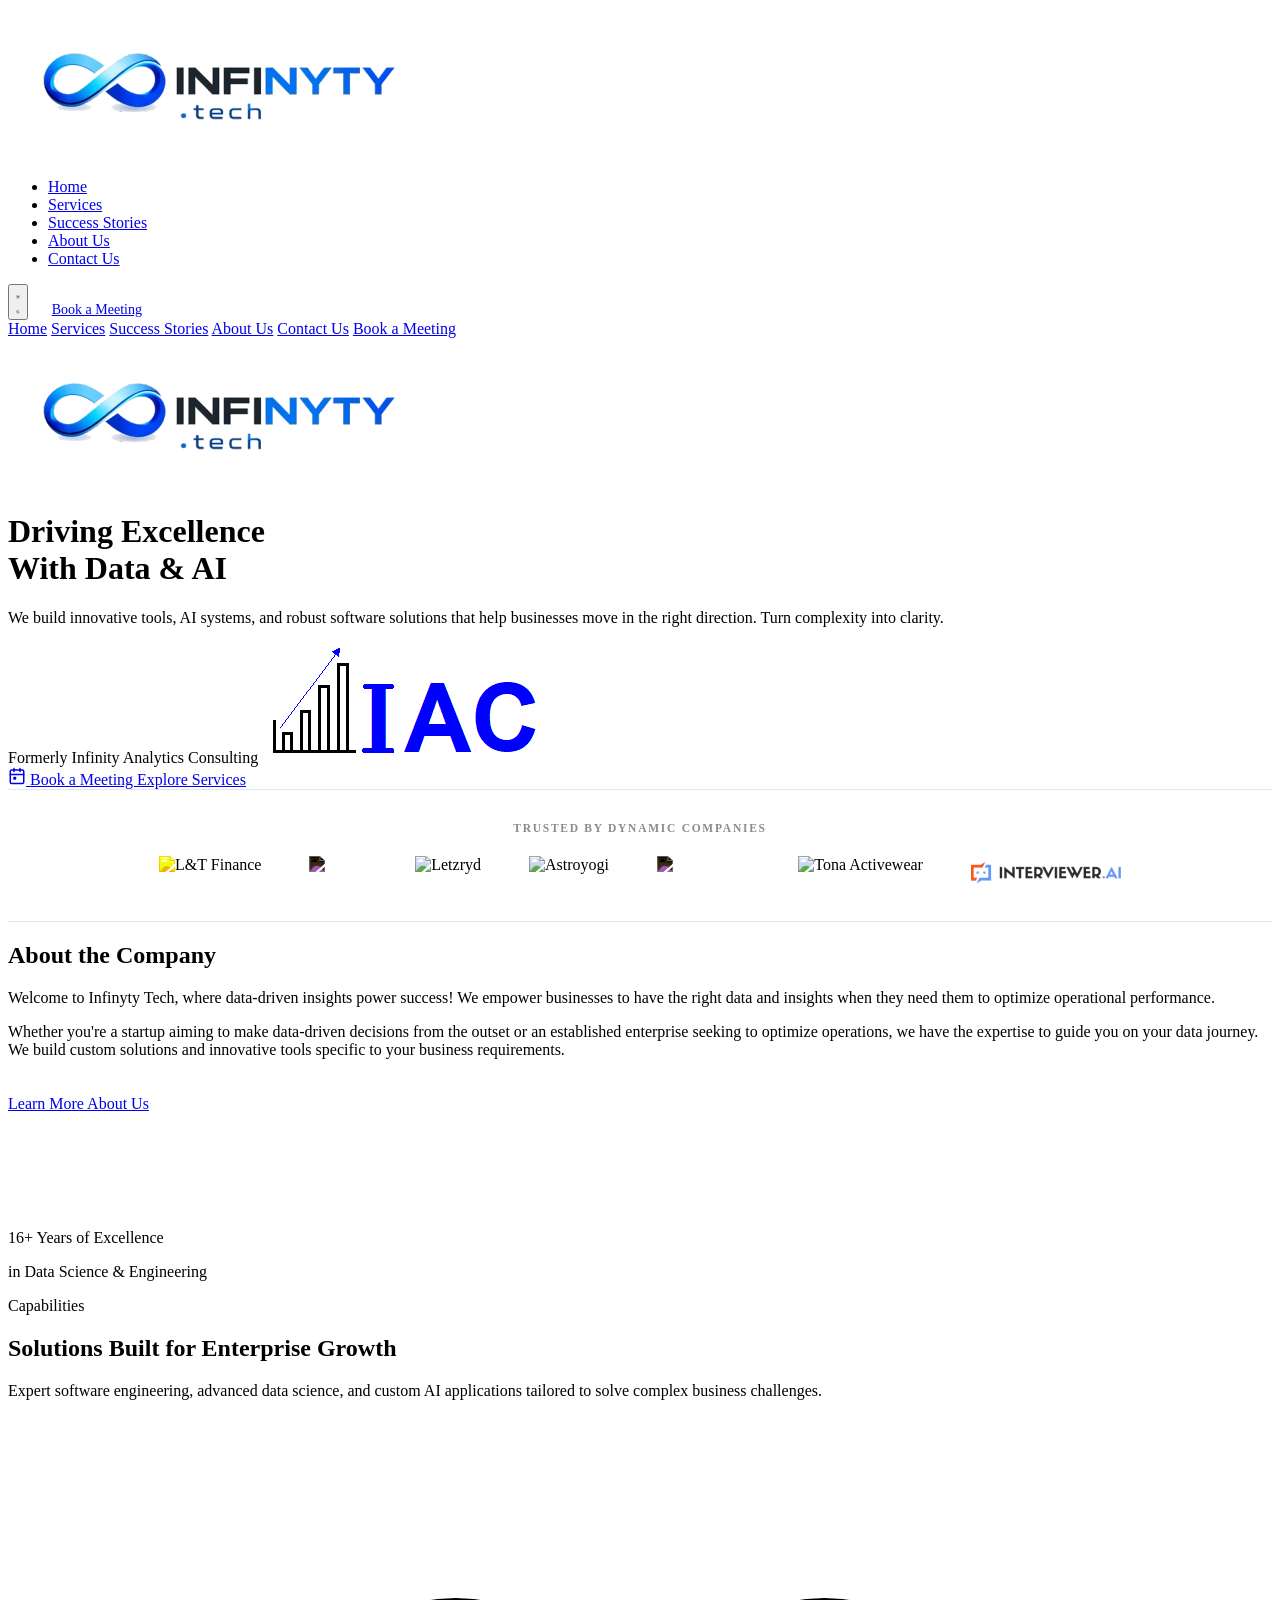
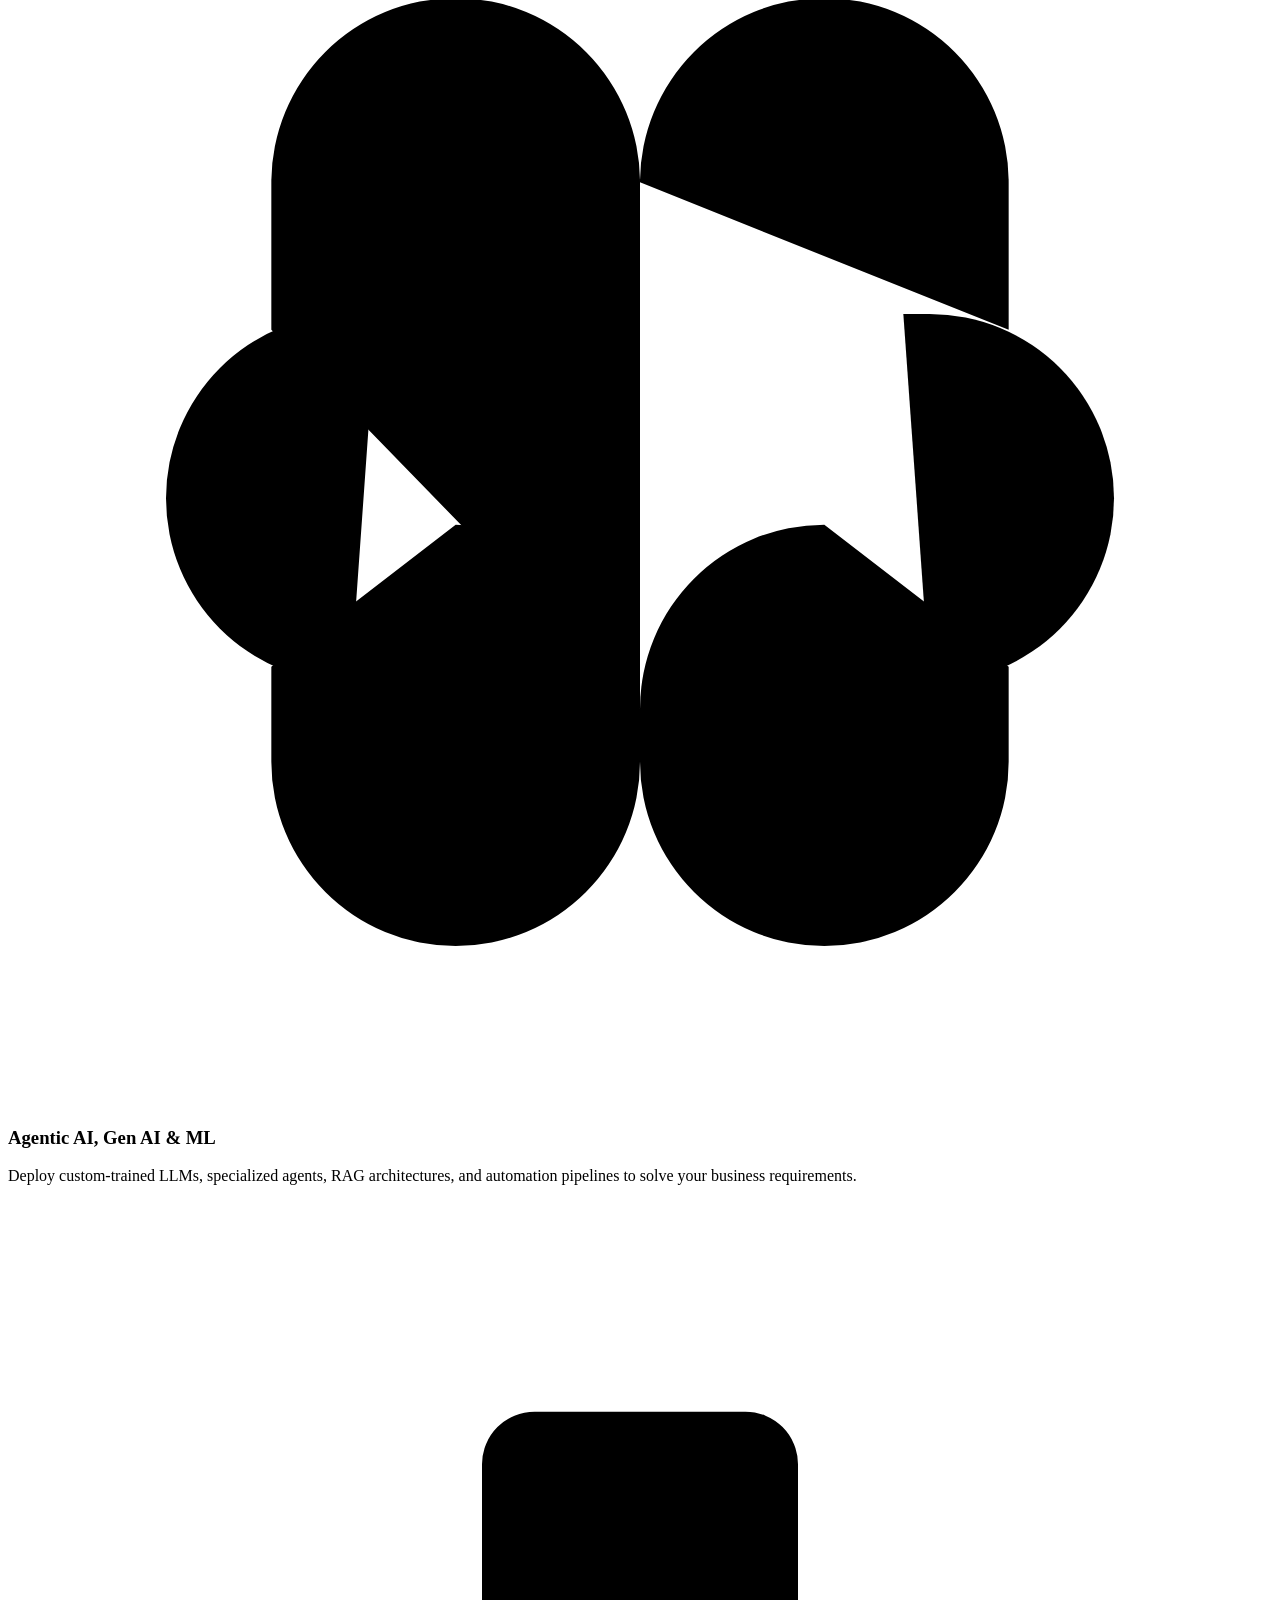
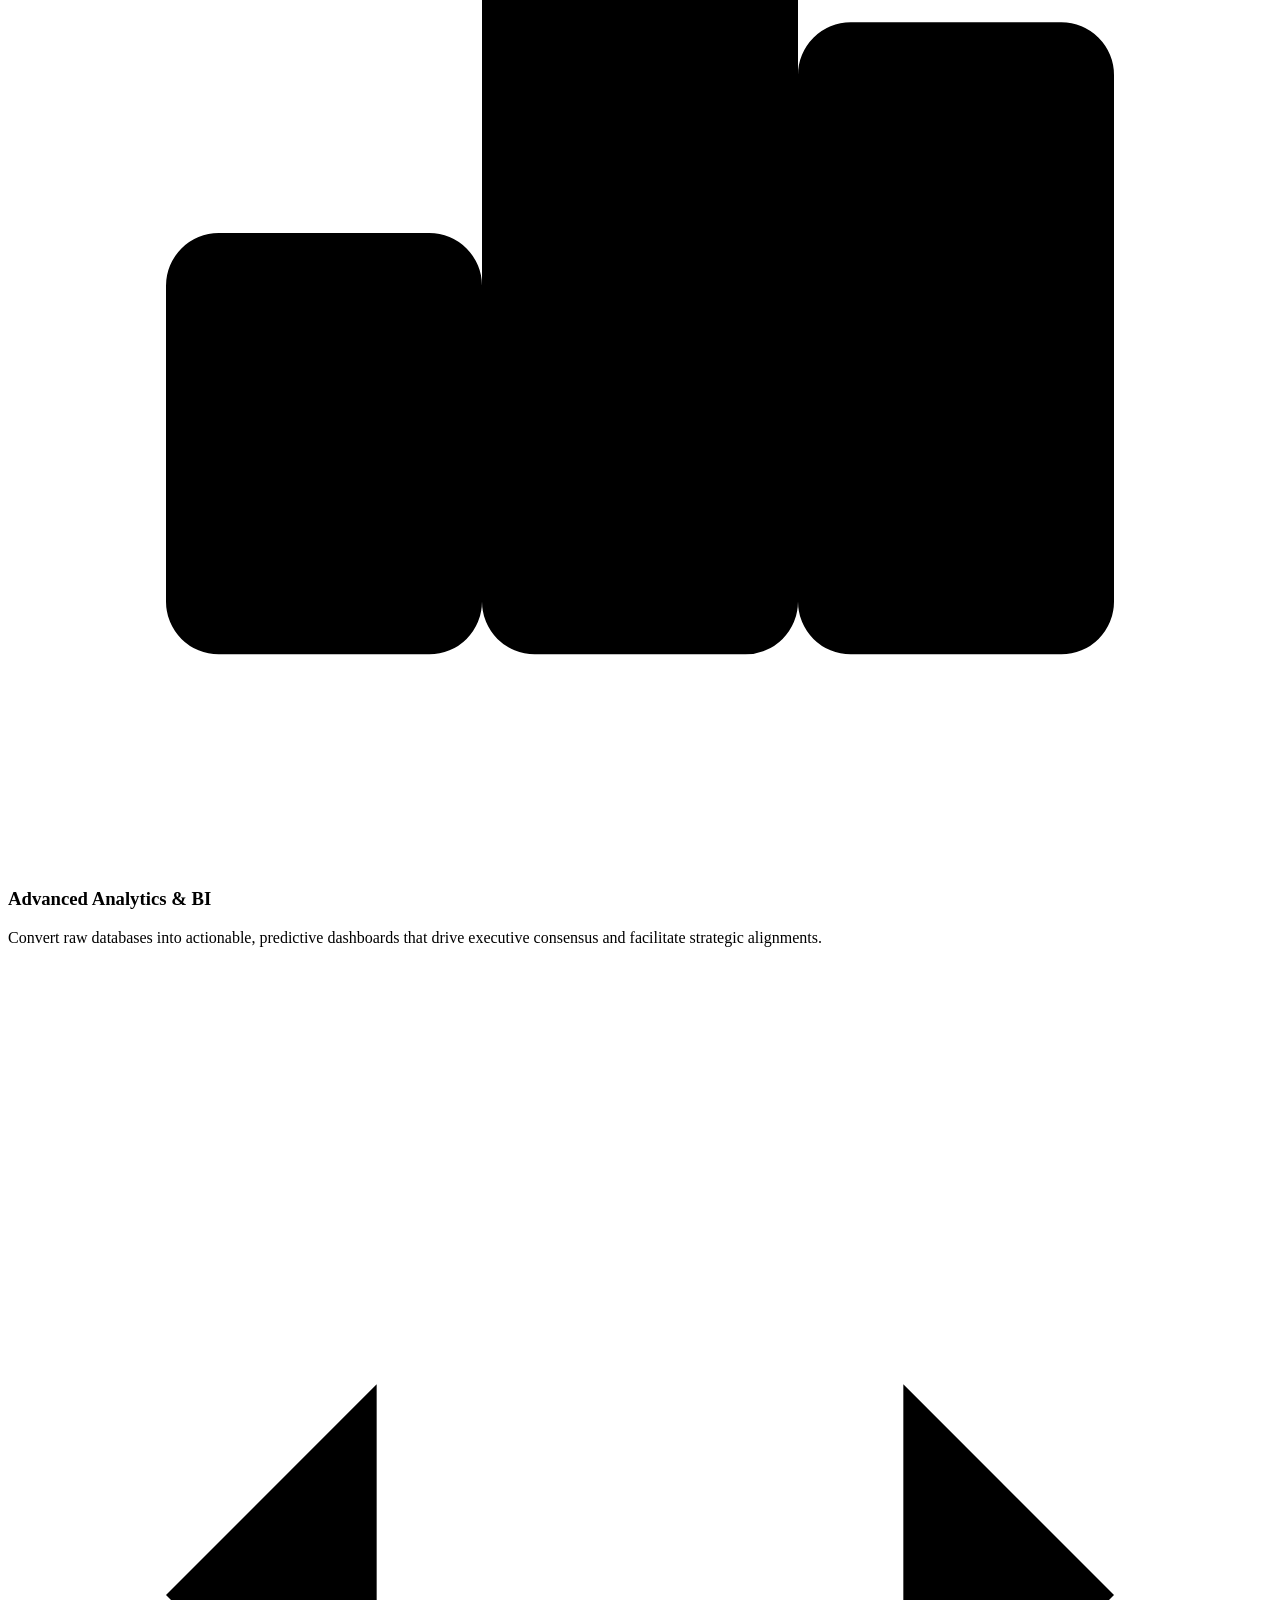
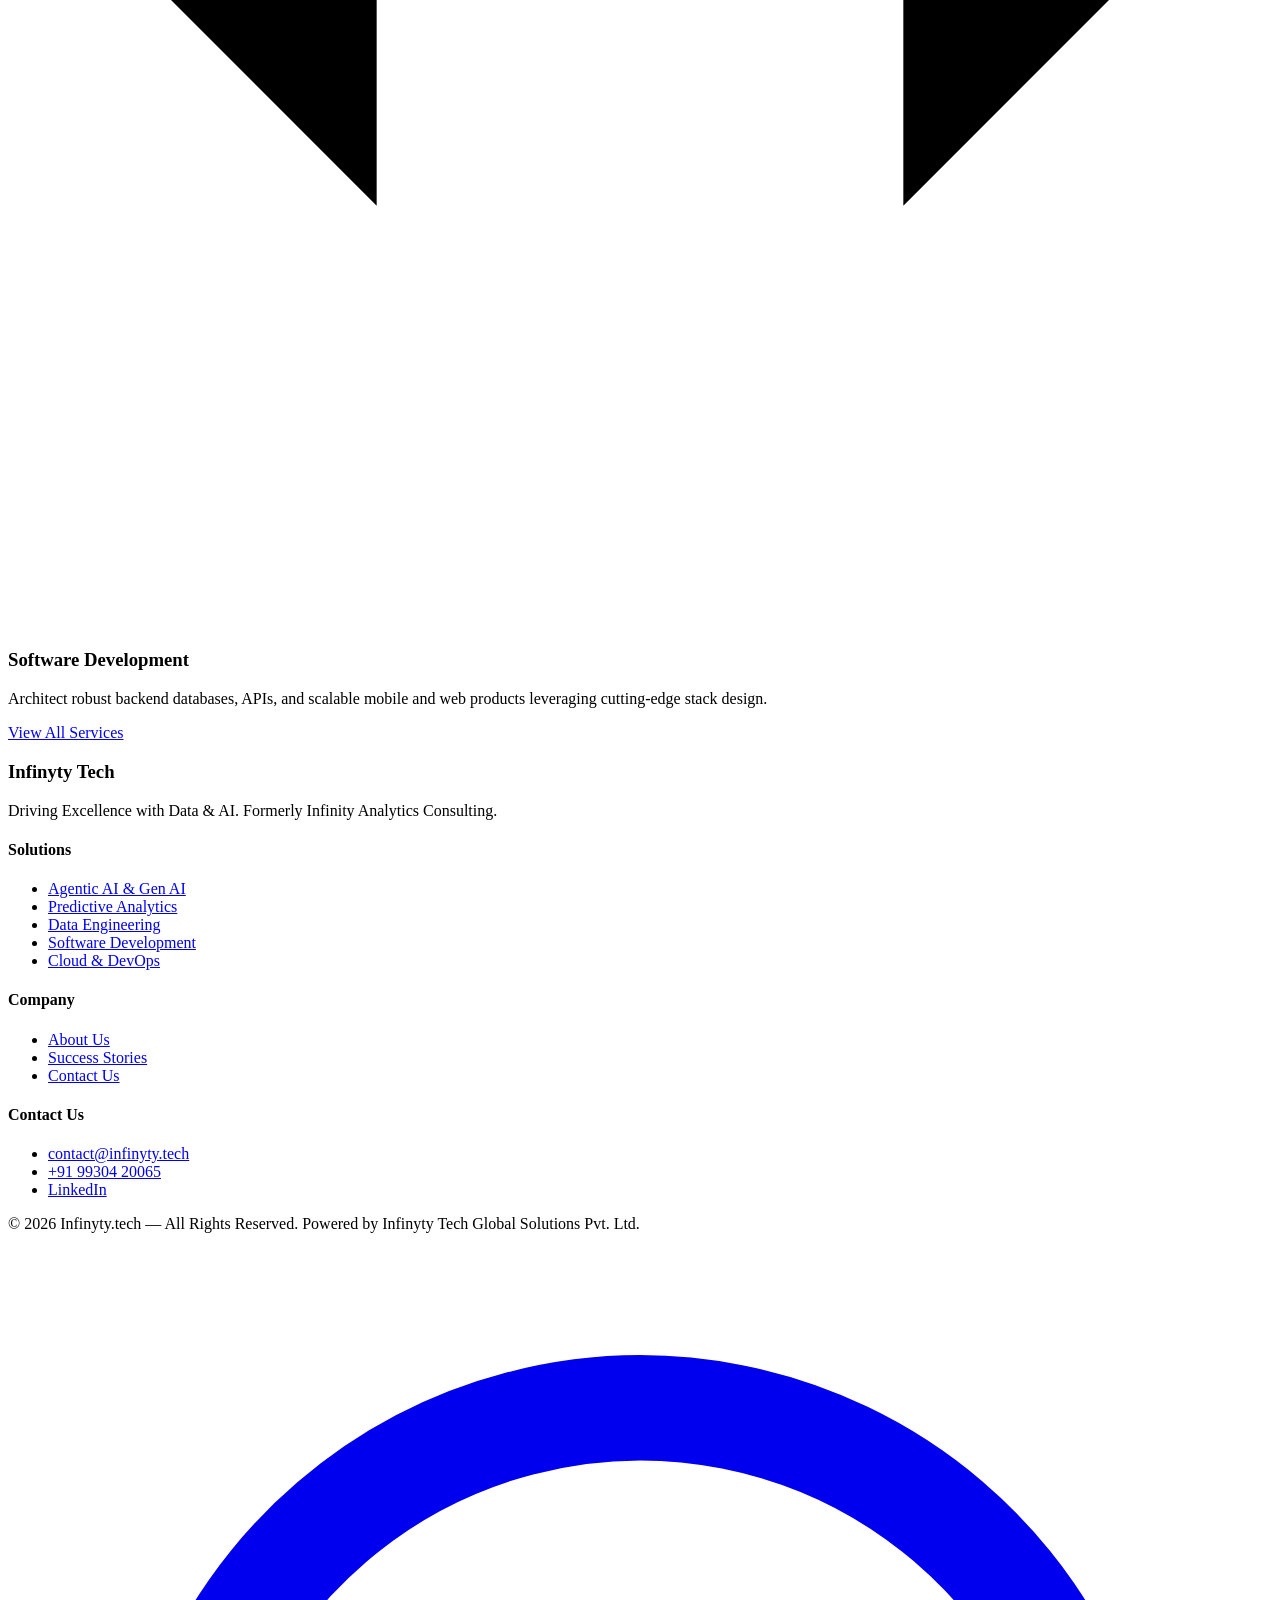
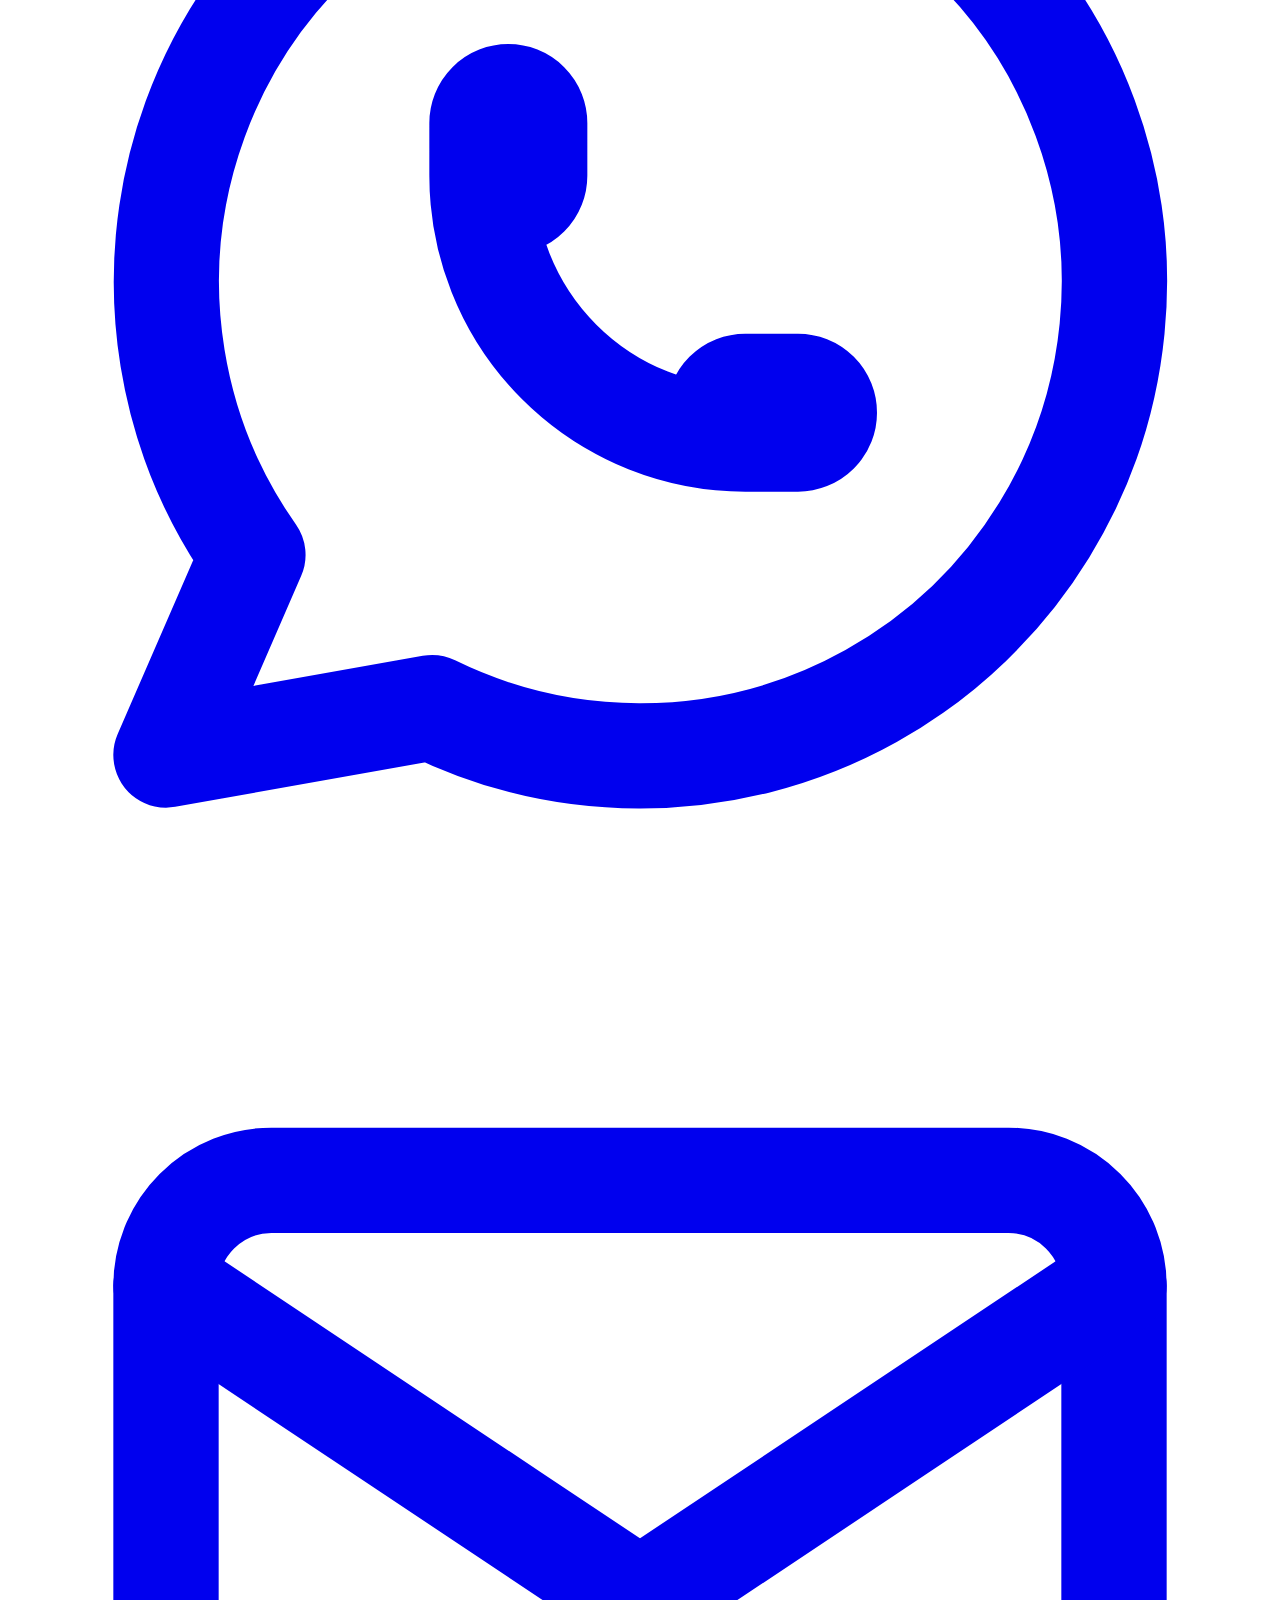
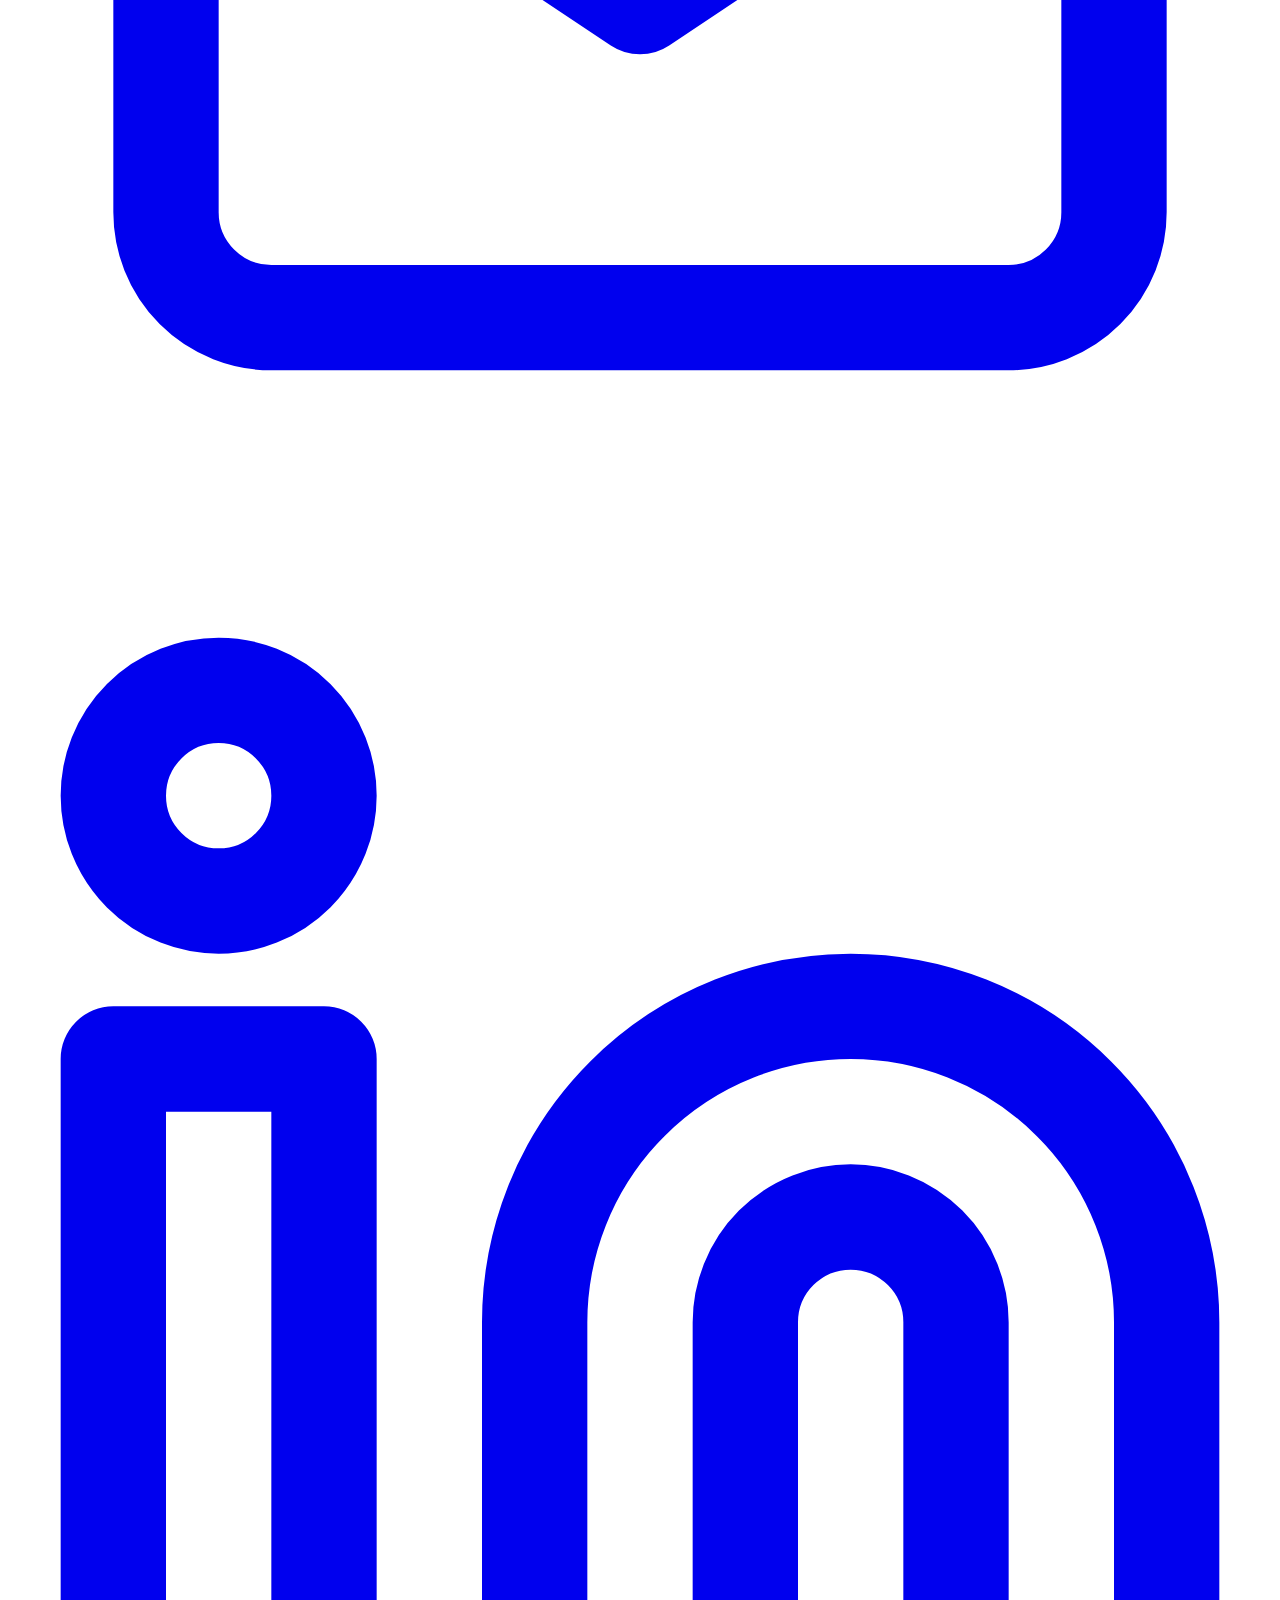
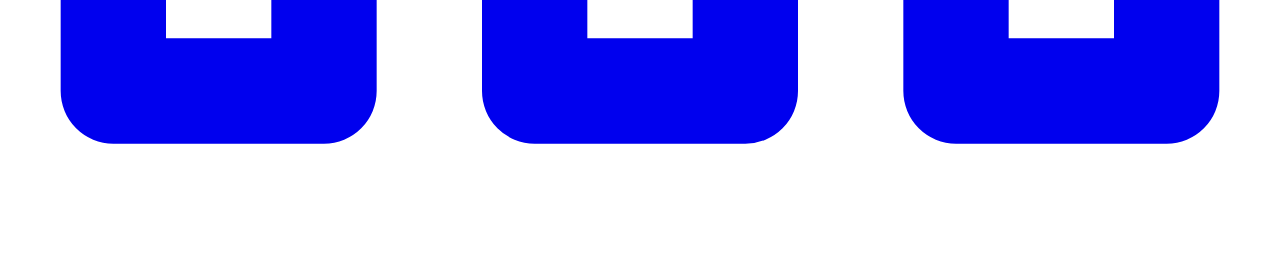
==== index.html @ acb04f7e "feat: add Interviewer.ai as client logo" ====
<!DOCTYPE html>
<html lang="en">
<head>
  <meta charset="UTF-8">
  <meta name="viewport" content="width=device-width, initial-scale=1.0">
  <title>Infinyty Tech &mdash; AI, Data &amp; Software Solutions</title>
  <meta name="description" content="Infinyty Tech Global Solutions &mdash; Driving Excellence with Data &amp; AI. Formerly Infinity Analytics Consulting.">
  <link rel="icon" type="image/png" href="favicon.png?v=2">
  <link rel="stylesheet" href="style.css?v=3.0">
  <script>
    if (localStorage.getItem('theme') === 'dark' || (!localStorage.getItem('theme') && window.matchMedia('(prefers-color-scheme: dark)').matches)) {
      document.documentElement.classList.add('dark-mode');
    }
  </script>
</head>
<body>

<header id="header">
  <div class="nav-inner">
    <a href="index.html" class="nav-logo"><img src="[data-uri]" alt="Infinyty Tech"></a>
    <nav>
      <ul class="nav-links">
        <li><a href="index.html">Home</a></li>
        <li><a href="services.html">Services</a></li>
        <li><a href="success-stories.html">Success Stories</a></li>
        <li><a href="about.html">About Us</a></li>
        <li><a href="contact.html">Contact Us</a></li>
      </ul>
    </nav>
    <div class="nav-actions">
      <button id="theme-toggle" class="theme-toggle-btn" aria-label="Toggle Dark Mode">
        <svg class="sun-icon" xmlns="http://www.w3.org/2000/svg" viewBox="0 0 24 24" fill="none" stroke="currentColor" stroke-width="2" stroke-linecap="round" stroke-linejoin="round"><circle cx="12" cy="12" r="4"/><path d="M12 2v2M12 20v2M4.93 4.93l1.41 1.41M17.66 17.66l1.41 1.41M2 12h2M20 12h2M6.34 17.66l-1.41 1.41M19.07 4.93l-1.41 1.41"/></svg>
        <svg class="moon-icon" xmlns="http://www.w3.org/2000/svg" viewBox="0 0 24 24" fill="none" stroke="currentColor" stroke-width="2" stroke-linecap="round" stroke-linejoin="round"><path d="M12 3a6 6 0 0 0 9 9 9 9 0 1 1-9-9Z"/></svg>
      </button>
      <a href="contact.html#contact-form" class="btn-secondary book-meeting-btn" style="padding:.5rem 1.25rem;font-size:.875rem;">Book a Meeting</a>
    </div>
    <div class="hamburger" id="hamburger" aria-label="Toggle Menu">
      <span></span><span></span><span></span>
    </div>
  </div>
  <div class="mobile-menu" id="mobile-menu">
    <a href="index.html">Home</a>
    <a href="services.html">Services</a>
    <a href="success-stories.html">Success Stories</a>
    <a href="about.html">About Us</a>
    <a href="contact.html">Contact Us</a>
    <a href="contact.html#contact-form" class="btn-primary" style="margin-top:.5rem;justify-content:center;">Book a Meeting</a>
  </div>
</header>

<main>
  <!-- HERO -->
  <div class="hero">
    <img src="[data-uri]" alt="Infinyty Tech" class="hero-logo">
    <h1>Driving Excellence<br><span class="accent">With Data &amp; AI</span></h1>
    <p>We build innovative tools, AI systems, and robust software solutions that help businesses move in the right direction. Turn complexity into clarity.</p>
    <div class="hero-formerly">
      Formerly Infinity Analytics Consulting
      <img src="[data-uri]" alt="Infinity Analytics Consulting Logo">
    </div>
    <div class="hero-btns">
      <a href="contact.html#contact-form" class="btn-primary">
        <svg xmlns="http://www.w3.org/2000/svg" width="18" height="18" viewBox="0 0 24 24" fill="none" stroke="currentColor" stroke-width="2" stroke-linecap="round" stroke-linejoin="round"><rect x="3" y="4" width="18" height="18" rx="2"/><path d="M16 2v4M8 2v4M3 10h18M8 14h2v2H8z"/></svg>
        Book a Meeting
      </a>
      <a href="services.html" class="btn-secondary">Explore Services</a>
    </div>
  </div>

  <!-- CLIENTS SECTION -->
  <style>
    .clients-section { padding: 2rem 1.5rem; text-align: center; border-top: 1px solid #e2e8f0; border-bottom: 1px solid #e2e8f0; background: transparent; }
    .dark-mode .clients-section { border-color: rgba(255,255,255,0.08); }
    .clients-label { font-size: 0.72rem; font-weight: 700; text-transform: uppercase; letter-spacing: 0.15em; opacity: 0.45; margin: 0 0 1.4rem; color: inherit; }
    .clients-row { display: flex; justify-content: center; align-items: center; flex-wrap: wrap; gap: 3rem; max-width: 1100px; margin: 0 auto; }
    /* all logos: natural size, no box, no border */
    .clients-row img {
      height: 33px;
      width: auto;
      max-width: 150px;
      display: block;
      flex-shrink: 0;
      object-fit: contain;
      background: transparent;
      opacity: 1;
      transition: opacity 0.2s ease, transform 0.2s ease;
    }
    .clients-row img:hover { opacity: 0.75; transform: scale(1.06); }

    /* Agrim has white logo — invert so it's visible on light bg */
    .clients-row img.logo-agrim { filter: invert(1); }
    .dark-mode .clients-row img.logo-agrim { filter: none; opacity: 0.95; }
    /* L&T Finance — yellow/gold color */
    .clients-row img.logo-lt { filter: sepia(1) saturate(5) hue-rotate(10deg) brightness(1.1); }
    .dark-mode .clients-row img.logo-lt { filter: sepia(1) saturate(5) hue-rotate(10deg) brightness(1.8); }
    /* Peopleverse has white text — invert so it's visible on light bg */
    .clients-row img.logo-peopleverse { filter: invert(1); }

    /* DARK MODE */
    /* Tona is black text — invert to white so it's visible on dark bg */
    .dark-mode .clients-row img.logo-tona { filter: invert(1) brightness(1.3); }
    /* Peopleverse — undo invert in dark mode (white text is fine on dark bg) */
    .dark-mode .clients-row img.logo-peopleverse { filter: none; opacity: 0.9; }
    /* Letzryd — boost brightness slightly */
    .dark-mode .clients-row img.logo-letzryd { filter: brightness(1.4); }
    /* L&T in dark — show naturally */
  </style>
  <section class="clients-section">
    <p class="clients-label">Trusted By Dynamic Companies</p>
    <div class="clients-row">
      <img src="client-ltfinance.svg"   alt="L&T Finance"    class="logo-lt">
      <img src="client-agrim.webp"      alt="Agrim"          class="logo-agrim">
      <img src="client-letzryd.png"     alt="Letzryd"        class="logo-letzryd">
      <img src="client-astroyogi.webp"  alt="Astroyogi"      class="logo-astroyogi">
      <img src="client-peopleverse.avif" alt="Peopleverse"   class="logo-peopleverse">
      <img src="client-tona2.avif"      alt="Tona Activewear" class="logo-tona">
      <img src="client-interviewer.png" alt="Interviewer.ai"  class="logo-interviewer">
    </div>
  </section>

  <!-- ABOUT SNIPPET -->
  <div class="section-full section-bg">
    <div class="section">
      <div class="about-grid">
        <div class="about-text">
          <h2>About the Company</h2>
          <p>Welcome to Infinyty Tech, where data-driven insights power success! We empower businesses to have the right data and insights when they need them to optimize operational performance.</p>
          <p>Whether you're a startup aiming to make data-driven decisions from the outset or an established enterprise seeking to optimize operations, we have the expertise to guide you on your data journey. We build custom solutions and innovative tools specific to your business requirements.</p>
          <a href="about.html" class="btn-secondary mt-2" style="display:inline-flex;margin-top:1.25rem;">Learn More About Us</a>
        </div>
        <div class="text-center">
          <div class="excellence-badge">
            <svg xmlns="http://www.w3.org/2000/svg" width="80" height="80" viewBox="0 0 24 24" fill="none" stroke="var(--primary)" stroke-width="1.5" stroke-linecap="round" stroke-linejoin="round" style="margin:0 auto 1rem;opacity:.8"><circle cx="12" cy="12" r="10"/><path d="M8 12a4 4 0 0 1 4-4 4 4 0 0 1 4 4"/><line x1="12" y1="8" x2="12" y2="3"/><line x1="12" y1="16" x2="12" y2="21"/></svg>
            <p class="badge-title">16+ Years of Excellence</p>
            <p class="badge-desc">in Data Science &amp; Engineering</p>
          </div>
        </div>
      </div>
    </div>
  </div>

  <!-- CAPABILITIES -->
  <div class="section">
    <div class="text-center mb-4">
      <p class="tagline">Capabilities</p>
      <h2 class="section-title">Solutions Built for Enterprise Growth</h2>
      <p class="section-sub">Expert software engineering, advanced data science, and custom AI applications tailored to solve complex business challenges.</p>
    </div>
    <div class="grid-3" style="margin-top:2.5rem;">
      <div class="card">
        <div class="card-icon">
          <svg xmlns="http://www.w3.org/2000/svg" viewBox="0 0 24 24" stroke-width="2" stroke-linecap="round" stroke-linejoin="round"><path d="M15.5 13a3.5 3.5 0 0 0-3.5 3.5v1a3.5 3.5 0 0 0 7 0v-1.8M8.5 13a3.5 3.5 0 0 1 3.5 3.5v1a3.5 3.5 0 0 1-7 0v-1.8"/><path d="M17.5 16a3.5 3.5 0 0 0 0-7H17"/><path d="M19 9.3V6.5a3.5 3.5 0 0 0-7 0M6.5 16a3.5 3.5 0 0 1 0-7H7"/><path d="M5 9.3V6.5a3.5 3.5 0 0 1 7 0v10"/></svg>
        </div>
        <h3>Agentic AI, Gen AI &amp; ML</h3>
        <p>Deploy custom-trained LLMs, specialized agents, RAG architectures, and automation pipelines to solve your business requirements.</p>
      </div>
      <div class="card">
        <div class="card-icon">
          <svg xmlns="http://www.w3.org/2000/svg" viewBox="0 0 24 24" stroke-width="2" stroke-linecap="round" stroke-linejoin="round"><path d="M3 13a1 1 0 0 1 1-1h4a1 1 0 0 1 1 1v6a1 1 0 0 1-1 1H4a1 1 0 0 1-1-1zm12-4a1 1 0 0 1 1-1h4a1 1 0 0 1 1 1v10a1 1 0 0 1-1 1h-4a1 1 0 0 1-1-1zM9 5a1 1 0 0 1 1-1h4a1 1 0 0 1 1 1v14a1 1 0 0 1-1 1h-4a1 1 0 0 1-1-1zM4 20h14"/></svg>
        </div>
        <h3>Advanced Analytics &amp; BI</h3>
        <p>Convert raw databases into actionable, predictive dashboards that drive executive consensus and facilitate strategic alignments.</p>
      </div>
      <div class="card">
        <div class="card-icon">
          <svg xmlns="http://www.w3.org/2000/svg" viewBox="0 0 24 24" stroke-width="2" stroke-linecap="round" stroke-linejoin="round"><path d="m7 8-4 4 4 4m10-8 4 4-4 4M14 4l-4 16"/></svg>
        </div>
        <h3>Software Development</h3>
        <p>Architect robust backend databases, APIs, and scalable mobile and web products leveraging cutting-edge stack design.</p>
      </div>
    </div>
    <div class="text-center mt-4">
      <a href="services.html" class="btn-primary">View All Services</a>
    </div>
  </div>

</main>

<footer>
  <div class="footer-inner">
    <div class="footer-grid">
      <div class="footer-brand">
        <h3>Infinyty Tech</h3>
        <p>Driving Excellence with Data &amp; AI. Formerly Infinity Analytics Consulting.</p>
      </div>
      <div class="footer-col">
        <h4>Solutions</h4>
        <ul>
          <li><a href="services.html">Agentic AI &amp; Gen AI</a></li>
          <li><a href="services.html">Predictive Analytics</a></li>
          <li><a href="services.html">Data Engineering</a></li>
          <li><a href="services.html">Software Development</a></li>
          <li><a href="services.html">Cloud &amp; DevOps</a></li>
        </ul>
      </div>
      <div class="footer-col">
        <h4>Company</h4>
        <ul>
          <li><a href="about.html">About Us</a></li>
          <li><a href="success-stories.html">Success Stories</a></li>
          <li><a href="contact.html">Contact Us</a></li>
        </ul>
      </div>
      <div class="footer-col">
        <h4>Contact Us</h4>
        <ul>
          <li><a href="mailto:contact@infinyty.tech">contact@infinyty.tech</a></li>
          <li><a href="tel:+919930420065">+91 99304 20065</a></li>
          <li><a href="https://www.linkedin.com/company/infinity-analytics-consulting/" target="_blank">LinkedIn</a></li>
        </ul>
      </div>
    </div>
    <div class="footer-bottom">
      <p>&copy; 2026 Infinyty.tech &mdash; All Rights Reserved. Powered by Infinyty Tech Global Solutions Pvt. Ltd.</p>
      <div class="footer-socials">
        <a href="https://wa.me/919930420065" aria-label="WhatsApp">
          <svg xmlns="http://www.w3.org/2000/svg" viewBox="0 0 24 24" fill="none" stroke="currentColor" stroke-width="2" stroke-linecap="round" stroke-linejoin="round"><path d="m3 21 1.65-3.8a9 9 0 1 1 3.4 2.9z"/><path d="M9 10a.5.5 0 0 0 1 0V9a.5.5 0 0 0-1 0za5 5 0 0 0 5 5h1a.5.5 0 0 0 0-1h-1a.5.5 0 0 0 0 1"/></svg>
        </a>
        <a href="mailto:contact@infinyty.tech" aria-label="Email">
          <svg xmlns="http://www.w3.org/2000/svg" viewBox="0 0 24 24" fill="none" stroke="currentColor" stroke-width="2" stroke-linecap="round" stroke-linejoin="round"><rect x="3" y="5" width="18" height="14" rx="2"/><path d="m3 7 9 6 9-6"/></svg>
        </a>
        <a href="https://www.linkedin.com/company/infinity-analytics-consulting/" target="_blank" aria-label="LinkedIn">
          <svg xmlns="http://www.w3.org/2000/svg" viewBox="0 0 24 24" fill="none" stroke="currentColor" stroke-width="2" stroke-linecap="round" stroke-linejoin="round"><path d="M16 8a6 6 0 0 1 6 6v7h-4v-7a2 2 0 0 0-2-2 2 2 0 0 0-2 2v7h-4v-7a6 6 0 0 1 6-6z"/><rect x="2" y="9" width="4" height="12"/><circle cx="4" cy="4" r="2"/></svg>
        </a>
      </div>
    </div>
  </div>
</footer>

<script src="main.js?v=2.0"></script>
</body>
</html>
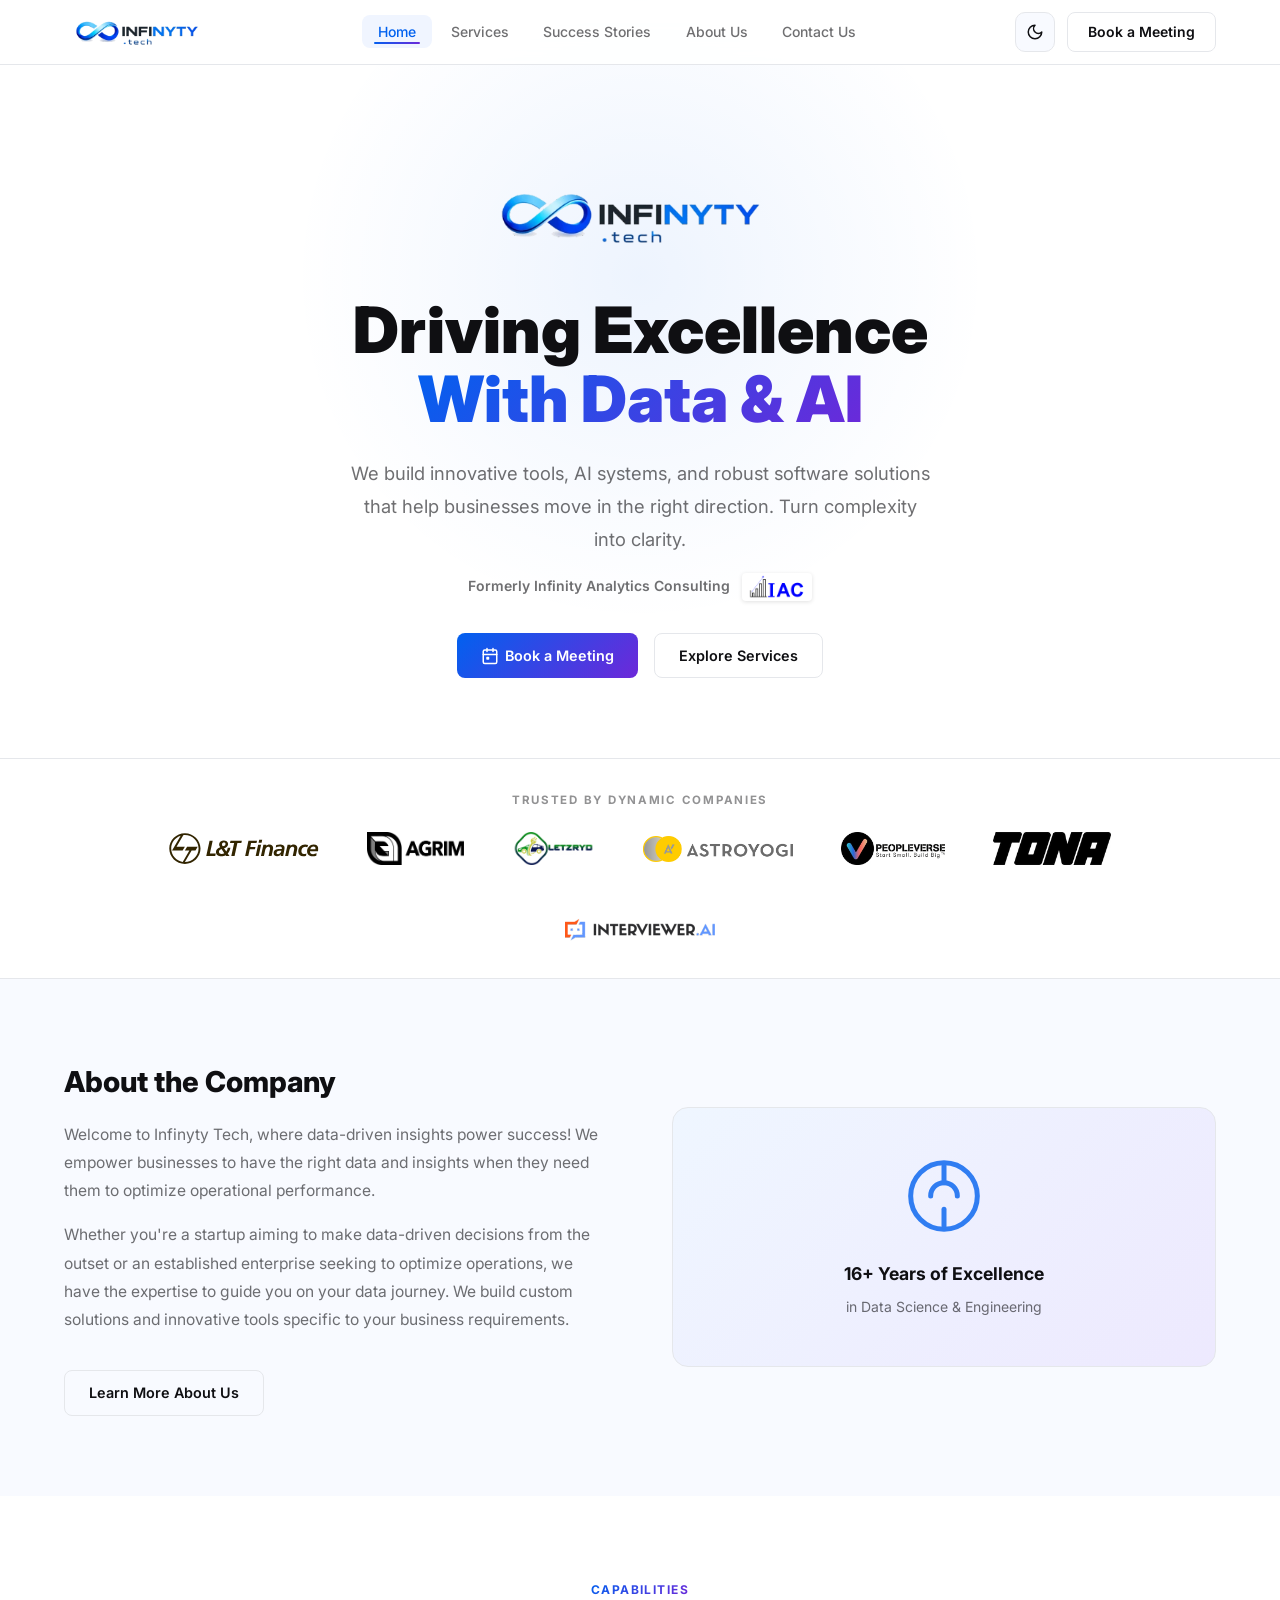
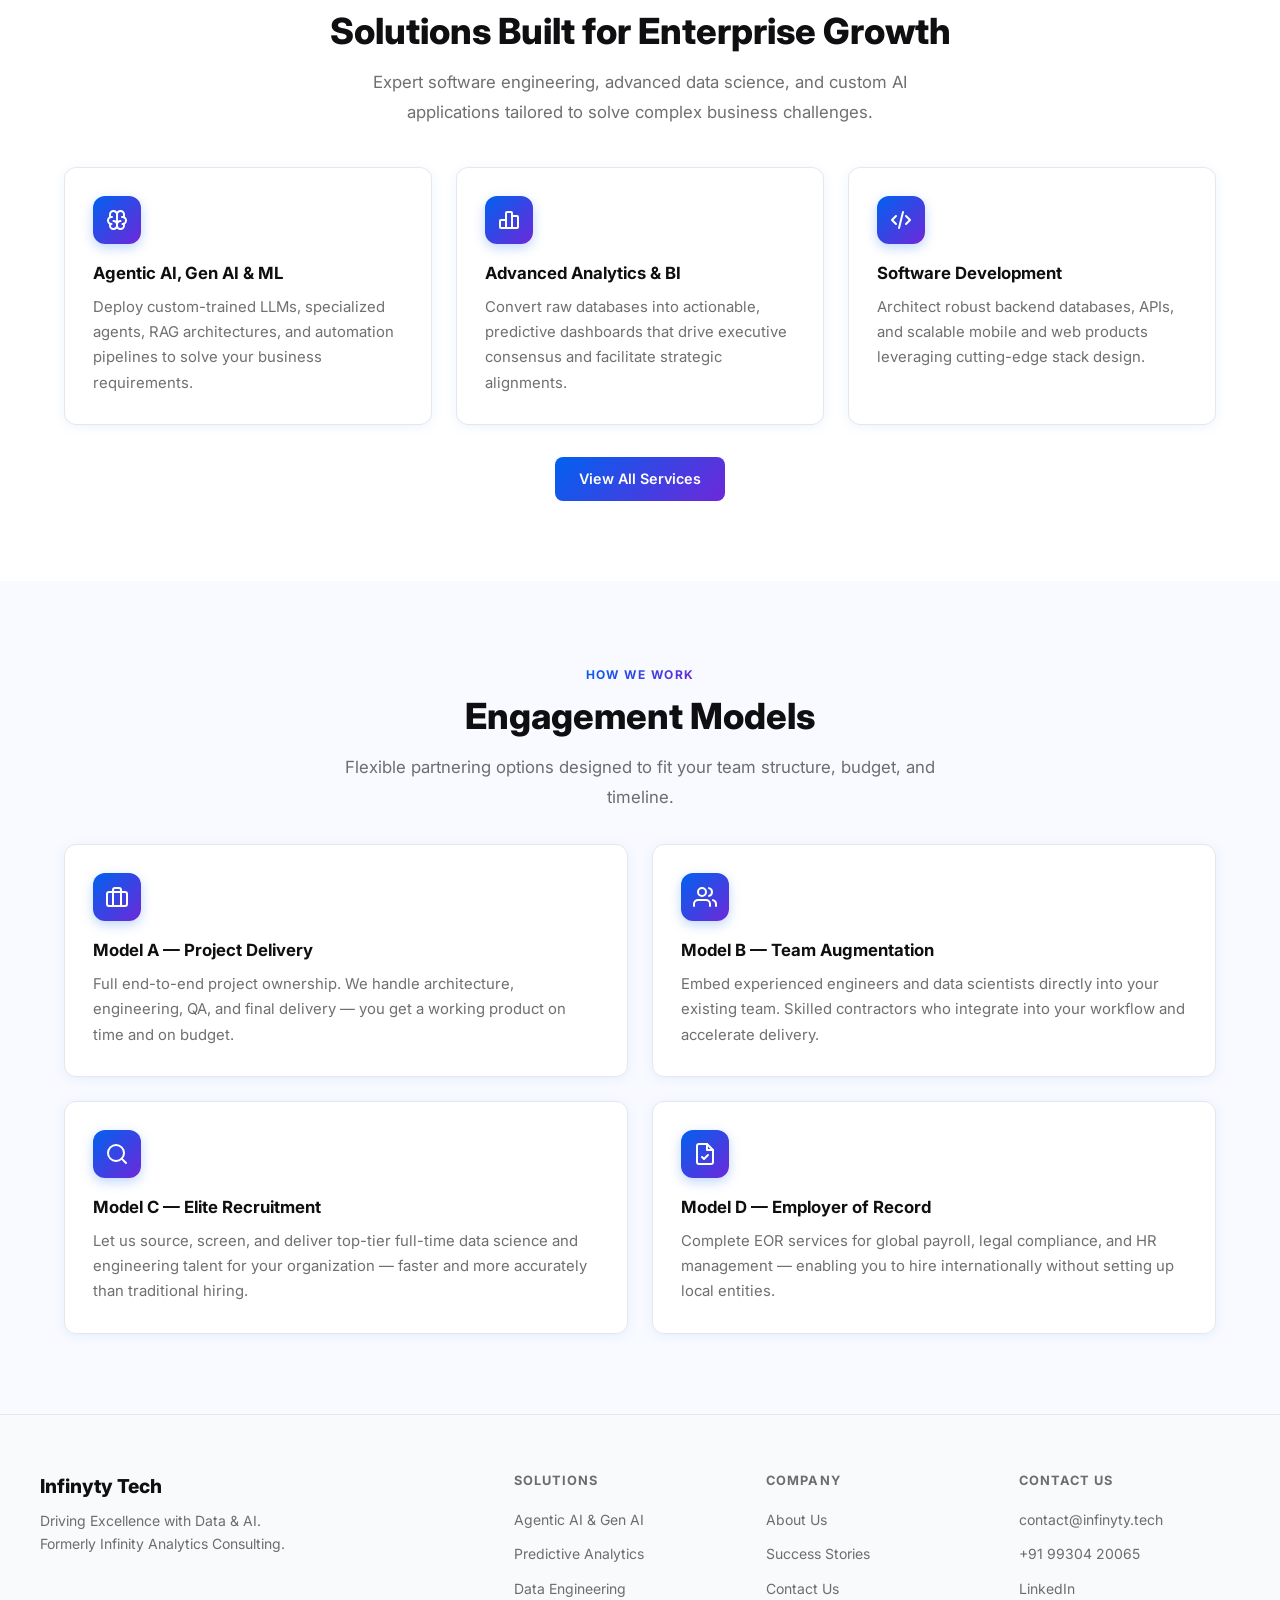
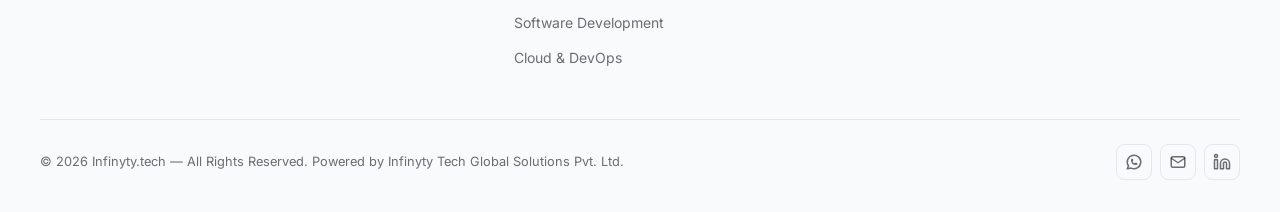
==== commit aadee251: "Optimize website: organize assets, improve UI, restructure services" ====
--- a/index.html
+++ b/index.html
@@ -1,23 +1,25 @@
-<!DOCTYPE html>
+﻿<!DOCTYPE html>
 <html lang="en">
 <head>
   <meta charset="UTF-8">
   <meta name="viewport" content="width=device-width, initial-scale=1.0">
   <title>Infinyty Tech &mdash; AI, Data &amp; Software Solutions</title>
   <meta name="description" content="Infinyty Tech Global Solutions &mdash; Driving Excellence with Data &amp; AI. Formerly Infinity Analytics Consulting.">
-  <link rel="icon" type="image/png" href="favicon.png?v=2">
-  <link rel="stylesheet" href="style.css?v=3.0">
+  <link rel="icon" type="image/png" href="assets/favicon.png">
+  <link rel="stylesheet" href="style.css?v=4.0">
   <script>
-    if (localStorage.getItem('theme') === 'dark' || (!localStorage.getItem('theme') && window.matchMedia('(prefers-color-scheme: dark)').matches)) {
-      document.documentElement.classList.add('dark-mode');
-    }
+    (function(){
+      var t = localStorage.getItem('theme');
+      if (t === 'dark') document.documentElement.classList.add('dark-mode');
+    })();
   </script>
 </head>
 <body>
+<div id="scroll-progress"></div>
 
 <header id="header">
   <div class="nav-inner">
-    <a href="index.html" class="nav-logo"><img src="[data-uri]" alt="Infinyty Tech"></a>
+    <a href="index.html" class="nav-logo"><img src="assets/logo.png" alt="Infinyty Tech"></a>
     <nav>
       <ul class="nav-links">
         <li><a href="index.html">Home</a></li>
@@ -51,12 +53,12 @@
 <main>
   <!-- HERO -->
   <div class="hero">
-    <img src="[data-uri]" alt="Infinyty Tech" class="hero-logo">
+    <img src="assets/logo.png" alt="Infinyty Tech" class="hero-logo">
     <h1>Driving Excellence<br><span class="accent">With Data &amp; AI</span></h1>
     <p>We build innovative tools, AI systems, and robust software solutions that help businesses move in the right direction. Turn complexity into clarity.</p>
     <div class="hero-formerly">
       Formerly Infinity Analytics Consulting
-      <img src="[data-uri]" alt="Infinity Analytics Consulting Logo">
+      <img src="assets/iac-logo.png" alt="Infinity Analytics Consulting Logo">
     </div>
     <div class="hero-btns">
       <a href="contact.html#contact-form" class="btn-primary">
@@ -68,53 +70,16 @@
   </div>
 
   <!-- CLIENTS SECTION -->
-  <style>
-    .clients-section { padding: 2rem 1.5rem; text-align: center; border-top: 1px solid #e2e8f0; border-bottom: 1px solid #e2e8f0; background: transparent; }
-    .dark-mode .clients-section { border-color: rgba(255,255,255,0.08); }
-    .clients-label { font-size: 0.72rem; font-weight: 700; text-transform: uppercase; letter-spacing: 0.15em; opacity: 0.45; margin: 0 0 1.4rem; color: inherit; }
-    .clients-row { display: flex; justify-content: center; align-items: center; flex-wrap: wrap; gap: 3rem; max-width: 1100px; margin: 0 auto; }
-    /* all logos: natural size, no box, no border */
-    .clients-row img {
-      height: 33px;
-      width: auto;
-      max-width: 150px;
-      display: block;
-      flex-shrink: 0;
-      object-fit: contain;
-      background: transparent;
-      opacity: 1;
-      transition: opacity 0.2s ease, transform 0.2s ease;
-    }
-    .clients-row img:hover { opacity: 0.75; transform: scale(1.06); }
-
-    /* Agrim has white logo — invert so it's visible on light bg */
-    .clients-row img.logo-agrim { filter: invert(1); }
-    .dark-mode .clients-row img.logo-agrim { filter: none; opacity: 0.95; }
-    /* L&T Finance — yellow/gold color */
-    .clients-row img.logo-lt { filter: sepia(1) saturate(5) hue-rotate(10deg) brightness(1.1); }
-    .dark-mode .clients-row img.logo-lt { filter: sepia(1) saturate(5) hue-rotate(10deg) brightness(1.8); }
-    /* Peopleverse has white text — invert so it's visible on light bg */
-    .clients-row img.logo-peopleverse { filter: invert(1); }
-
-    /* DARK MODE */
-    /* Tona is black text — invert to white so it's visible on dark bg */
-    .dark-mode .clients-row img.logo-tona { filter: invert(1) brightness(1.3); }
-    /* Peopleverse — undo invert in dark mode (white text is fine on dark bg) */
-    .dark-mode .clients-row img.logo-peopleverse { filter: none; opacity: 0.9; }
-    /* Letzryd — boost brightness slightly */
-    .dark-mode .clients-row img.logo-letzryd { filter: brightness(1.4); }
-    /* L&T in dark — show naturally */
-  </style>
   <section class="clients-section">
     <p class="clients-label">Trusted By Dynamic Companies</p>
     <div class="clients-row">
-      <img src="client-ltfinance.svg"   alt="L&T Finance"    class="logo-lt">
-      <img src="client-agrim.webp"      alt="Agrim"          class="logo-agrim">
-      <img src="client-letzryd.png"     alt="Letzryd"        class="logo-letzryd">
-      <img src="client-astroyogi.webp"  alt="Astroyogi"      class="logo-astroyogi">
-      <img src="client-peopleverse.avif" alt="Peopleverse"   class="logo-peopleverse">
-      <img src="client-tona2.avif"      alt="Tona Activewear" class="logo-tona">
-      <img src="client-interviewer.png" alt="Interviewer.ai"  class="logo-interviewer">
+      <img src="assets/client-ltfinance.svg"   alt="L&T Finance"    class="logo-lt">
+      <img src="assets/client-agrim.webp"      alt="Agrim"          class="logo-agrim">
+      <img src="assets/client-letzryd.png"     alt="Letzryd"        class="logo-letzryd">
+      <img src="assets/client-astroyogi.webp"  alt="Astroyogi"      class="logo-astroyogi">
+      <img src="assets/client-peopleverse.avif" alt="Peopleverse"   class="logo-peopleverse">
+      <img src="assets/client-tona2.avif"      alt="Tona Activewear" class="logo-tona">
+      <img src="assets/client-interviewer.png" alt="Interviewer.ai"  class="logo-interviewer">
     </div>
   </section>
 
@@ -171,6 +136,39 @@
     </div>
     <div class="text-center mt-4">
       <a href="services.html" class="btn-primary">View All Services</a>
+    </div>
+  </div>
+
+  <!-- ENGAGEMENT MODELS -->
+  <div class="section-full section-bg">
+    <div class="section">
+      <div class="text-center mb-4">
+        <p class="tagline">How We Work</p>
+        <h2 class="section-title">Engagement Models</h2>
+        <p class="section-sub">Flexible partnering options designed to fit your team structure, budget, and timeline.</p>
+      </div>
+      <div class="grid-2" style="margin-top:2rem;">
+        <div class="card">
+          <div class="card-icon"><svg xmlns="http://www.w3.org/2000/svg" viewBox="0 0 24 24" stroke-width="2" stroke-linecap="round" stroke-linejoin="round"><rect x="2" y="7" width="20" height="14" rx="2"/><path d="M16 21V5a2 2 0 0 0-2-2h-4a2 2 0 0 0-2 2v16"/></svg></div>
+          <h3>Model A &mdash; Project Delivery</h3>
+          <p>Full end-to-end project ownership. We handle architecture, engineering, QA, and final delivery &mdash; you get a working product on time and on budget.</p>
+        </div>
+        <div class="card">
+          <div class="card-icon"><svg xmlns="http://www.w3.org/2000/svg" viewBox="0 0 24 24" stroke-width="2" stroke-linecap="round" stroke-linejoin="round"><path d="M17 21v-2a4 4 0 0 0-4-4H5a4 4 0 0 0-4 4v2"/><circle cx="9" cy="7" r="4"/><path d="M23 21v-2a4 4 0 0 0-3-3.87"/><path d="M16 3.13a4 4 0 0 1 0 7.75"/></svg></div>
+          <h3>Model B &mdash; Team Augmentation</h3>
+          <p>Embed experienced engineers and data scientists directly into your existing team. Skilled contractors who integrate into your workflow and accelerate delivery.</p>
+        </div>
+        <div class="card">
+          <div class="card-icon"><svg xmlns="http://www.w3.org/2000/svg" viewBox="0 0 24 24" stroke-width="2" stroke-linecap="round" stroke-linejoin="round"><circle cx="11" cy="11" r="8"/><line x1="21" y1="21" x2="16.65" y2="16.65"/></svg></div>
+          <h3>Model C &mdash; Elite Recruitment</h3>
+          <p>Let us source, screen, and deliver top-tier full-time data science and engineering talent for your organization &mdash; faster and more accurately than traditional hiring.</p>
+        </div>
+        <div class="card">
+          <div class="card-icon"><svg xmlns="http://www.w3.org/2000/svg" viewBox="0 0 24 24" stroke-width="2" stroke-linecap="round" stroke-linejoin="round"><path d="M14 2H6a2 2 0 0 0-2 2v16a2 2 0 0 0 2 2h12a2 2 0 0 0 2-2V8z"/><polyline points="14 2 14 8 20 8"/><path d="M9 15l2 2 4-4"/></svg></div>
+          <h3>Model D &mdash; Employer of Record</h3>
+          <p>Complete EOR services for global payroll, legal compliance, and HR management &mdash; enabling you to hire internationally without setting up local entities.</p>
+        </div>
+      </div>
     </div>
   </div>
 
@@ -227,6 +225,7 @@
   </div>
 </footer>
 
-<script src="main.js?v=2.0"></script>
+<script src="main.js?v=4.0"></script>
 </body>
 </html>
+
--- a/style.css
+++ b/style.css
@@ -0,0 +1,461 @@
+@import url('https://fonts.googleapis.com/css2?family=Inter:wght@300;400;500;600;700;800;900&display=swap');
+
+/* ── DESIGN TOKENS ── */
+:root {
+  --primary: #0161ef;
+  --primary-dark: #0154cf;
+  --primary-light: #e8f0fe;
+  --accent: #6d28d9;
+  --accent-light: #ede9fe;
+  --text: #0f0f12;
+  --text-muted: rgba(15,15,18,0.6);
+  --bg: #ffffff;
+  --border: #e5e7eb;
+
+  --header-bg: rgba(255, 255, 255, 0.85);
+  --card-bg: #ffffff;
+  --footer-bg: #f8fafc;
+  --cta-bg: #f0f5ff;
+  --section-bg: #f8faff;
+  --nav-hover-bg: #f0f5ff;
+  --shadow-color: rgba(1, 97, 239, 0.08);
+  --shadow-md: 0 4px 24px rgba(1, 97, 239, 0.10);
+  --impact-bg: #eff6ff;
+  --impact-text: #111111;
+
+  /* Radius tokens */
+  --radius-sm: 8px;
+  --radius-md: 12px;
+  --radius-lg: 16px;
+  --radius-xl: 24px;
+
+  /* Gradient tokens */
+  --gradient-primary: linear-gradient(135deg, #0161ef 0%, #6d28d9 100%);
+  --gradient-subtle: linear-gradient(135deg, #eff6ff 0%, #ede9fe 100%);
+}
+
+.dark-mode {
+  --text: #f0f2f8;
+  --text-muted: rgba(240,242,248,0.65);
+  --bg: #07091a;
+  --border: #1e2442;
+
+  --header-bg: rgba(7, 9, 26, 0.88);
+  --card-bg: #0c1035;
+  --footer-bg: #040616;
+  --cta-bg: #060c38;
+  --section-bg: #040616;
+  --nav-hover-bg: #060c38;
+  --shadow-color: rgba(0, 0, 0, 0.35);
+  --shadow-md: 0 4px 24px rgba(0,0,0,0.35);
+  --impact-bg: #091330;
+  --impact-text: #eff6ff;
+  --primary-light: #091330;
+  --accent-light: #1a0f40;
+  --gradient-subtle: linear-gradient(135deg, #091330 0%, #1a0f40 100%);
+}
+
+/* ── RESET ── */
+*, *::before, *::after { box-sizing: border-box; margin: 0; padding: 0; }
+html { font-family: 'Inter', sans-serif; font-size: 16px; scroll-behavior: smooth; }
+body { background: var(--bg); color: var(--text); line-height: 1.6; -webkit-font-smoothing: antialiased; overflow-x: hidden; }
+a { color: inherit; text-decoration: none; }
+img { max-width: 100%; display: block; }
+button, input, select, textarea { font-family: inherit; font-size: inherit; line-height: inherit; color: inherit; margin: 0; }
+button { cursor: pointer; background: none; border: none; padding: 0; appearance: none; -webkit-appearance: none; }
+
+/* ── SCROLLBAR ── */
+::-webkit-scrollbar { width: 6px; height: 6px; }
+::-webkit-scrollbar-track { background: transparent; }
+::-webkit-scrollbar-thumb { background: var(--primary); border-radius: 99px; opacity: 0.6; }
+::-webkit-scrollbar-thumb:hover { background: var(--accent); }
+
+/* ── SCROLL PROGRESS BAR ── */
+#scroll-progress {
+  position: fixed; top: 0; left: 0; height: 3px; z-index: 9999;
+  background: var(--gradient-primary);
+  width: 0%; transition: width 0.1s linear;
+  border-radius: 0 2px 2px 0;
+}
+
+/* ── TRANSITIONS ── */
+body, header, .card, .team-card, .contact-card, .cta-section, footer, .mobile-menu {
+  transition: background-color 0.3s ease, color 0.3s ease, border-color 0.3s ease, box-shadow 0.3s ease;
+}
+
+/* ── NAVBAR ── */
+header {
+  position: sticky; top: 0; z-index: 100;
+  background: var(--header-bg);
+  backdrop-filter: blur(16px) saturate(1.8);
+  -webkit-backdrop-filter: blur(16px) saturate(1.8);
+  border-bottom: 1px solid var(--border);
+}
+header.scrolled { box-shadow: 0 2px 24px var(--shadow-color); }
+.nav-inner {
+  max-width: 1200px; margin: 0 auto;
+  padding: 0 1.5rem;
+  display: flex; align-items: center; justify-content: space-between;
+  height: 64px;
+}
+.nav-logo img { height: 52px; width: auto; }
+.nav-links { display: flex; gap: 0.15rem; list-style: none; }
+.nav-links a {
+  padding: .5rem 1rem; border-radius: var(--radius-sm); font-size: .875rem; font-weight: 500;
+  color: var(--text-muted); transition: color .2s, background .2s;
+  position: relative;
+}
+.nav-links a::after {
+  content: ''; position: absolute; bottom: 4px; left: 50%; right: 50%;
+  height: 2px; background: var(--gradient-primary); border-radius: 2px;
+  transition: left .25s ease, right .25s ease;
+}
+.nav-links a:hover, .nav-links a.active { color: var(--primary); background: var(--nav-hover-bg); }
+.nav-links a.active::after { left: 12px; right: 12px; }
+.nav-actions { display: flex; align-items: center; gap: .75rem; }
+
+/* Hamburger */
+.hamburger { display: none; flex-direction: column; gap: 5px; cursor: pointer; padding: 8px; }
+.hamburger span { width: 24px; height: 2px; background: var(--text); border-radius: 2px; transition: all .3s; }
+.mobile-menu {
+  display: none; position: absolute; top: 64px; left: 0; right: 0;
+  background: var(--card-bg); border-bottom: 1px solid var(--border);
+  padding: 1rem 1.5rem; flex-direction: column; gap: .25rem;
+  box-shadow: 0 8px 40px var(--shadow-color);
+}
+.mobile-menu.open { display: flex; }
+.mobile-menu a { padding: .75rem 1rem; font-weight: 500; border-radius: var(--radius-sm); color: var(--text-muted); }
+.mobile-menu a:hover { color: var(--primary); background: var(--nav-hover-bg); }
+
+/* ── BUTTONS ── */
+.btn-primary {
+  display: inline-flex; align-items: center; gap: .4rem;
+  background: var(--gradient-primary); color: white; font-weight: 600; font-size: .9rem;
+  padding: .65rem 1.5rem; border-radius: var(--radius-sm); border: none;
+  transition: transform .2s, box-shadow .2s; cursor: pointer;
+  position: relative; overflow: hidden;
+}
+.btn-primary::after {
+  content: ''; position: absolute; inset: 0;
+  background: linear-gradient(105deg, transparent 40%, rgba(255,255,255,0.2) 50%, transparent 60%);
+  transform: translateX(-100%); transition: transform .5s ease;
+}
+.btn-primary:hover { transform: translateY(-2px); box-shadow: 0 8px 24px rgba(1,97,239,.35); }
+.btn-primary:hover::after { transform: translateX(100%); }
+
+.btn-secondary {
+  display: inline-flex; align-items: center; gap: .4rem;
+  background: transparent; color: var(--text); font-weight: 600; font-size: .9rem;
+  padding: .65rem 1.5rem; border-radius: var(--radius-sm); border: 1.5px solid var(--border);
+  transition: border-color .2s, color .2s, background .2s, transform .2s; cursor: pointer;
+}
+.btn-secondary:hover { border-color: var(--primary); color: var(--primary); background: var(--primary-light); transform: translateY(-2px); }
+.btn-sm { padding: .35rem .9rem !important; font-size: .78rem !important; border-radius: 6px !important; }
+
+/* ── SECTIONS ── */
+.section { padding: 5rem 1.5rem; max-width: 1200px; margin: 0 auto; }
+.section-sm { padding: 3rem 1.5rem; max-width: 1200px; margin: 0 auto; }
+.section-full { padding: 0; }
+.section-bg { background: var(--section-bg); }
+
+/* ── HEADINGS ── */
+.tagline {
+  font-size: .75rem; font-weight: 700; letter-spacing: .12em; text-transform: uppercase;
+  background: var(--gradient-primary); -webkit-background-clip: text; -webkit-text-fill-color: transparent;
+  background-clip: text; margin-bottom: .75rem; display: inline-block;
+}
+.section-title { font-size: 2.25rem; font-weight: 800; line-height: 1.15; margin-bottom: 1rem; color: var(--text); }
+.section-sub { font-size: 1.05rem; color: var(--text-muted); max-width: 620px; margin: 0 auto; line-height: 1.75; }
+
+/* ── HERO ── */
+.hero {
+  text-align: center; padding: 6rem 1.5rem 5rem; max-width: 900px; margin: 0 auto;
+  position: relative;
+}
+.hero::before {
+  content: ''; position: absolute; top: -20%; left: 50%; transform: translateX(-50%);
+  width: 700px; height: 700px; max-width: 100vw;
+  background: radial-gradient(ellipse at center, rgba(1,97,239,0.07) 0%, transparent 70%);
+  pointer-events: none; z-index: 0;
+}
+.hero > * { position: relative; z-index: 1; }
+.hero-logo { height: 110px; width: auto; margin: 0 auto 1.5rem; }
+.hero h1 { font-size: clamp(2.5rem, 6vw, 4rem); font-weight: 900; line-height: 1.08; color: var(--text); margin-bottom: 1.5rem; }
+.hero h1 .accent { background: var(--gradient-primary); -webkit-background-clip: text; -webkit-text-fill-color: transparent; background-clip: text; }
+.hero p { font-size: 1.15rem; color: var(--text-muted); max-width: 580px; margin: 0 auto 1rem; line-height: 1.8; }
+.hero-formerly { display: inline-flex; align-items: center; gap: .75rem; font-size: .875rem; font-weight: 600; color: var(--text-muted); margin-bottom: 2rem; }
+.hero-formerly img { height: 28px; width: auto; background: white; padding: 2px 6px; border-radius: 4px; box-shadow: 0 1px 4px rgba(0,0,0,.12); object-fit: contain; }
+.hero-btns { display: flex; gap: 1rem; justify-content: center; flex-wrap: wrap; }
+
+/* ── GRID CARDS ── */
+.grid-2 { display: grid; grid-template-columns: repeat(2, 1fr); gap: 1.5rem; }
+.grid-3 { display: grid; grid-template-columns: repeat(3, 1fr); gap: 1.5rem; }
+
+/* Card entrance animation */
+.card, .team-card, .contact-card {
+  opacity: 0; transform: translateY(24px);
+  transition: opacity .5s ease, transform .5s ease, box-shadow .2s ease;
+}
+.card.visible, .team-card.visible, .contact-card.visible {
+  opacity: 1; transform: translateY(0);
+}
+
+.card {
+  background: var(--card-bg); border: 1px solid var(--border); border-radius: var(--radius-md);
+  padding: 1.75rem; box-shadow: 0 2px 12px var(--shadow-color);
+  position: relative; overflow: hidden;
+}
+.card::before {
+  content: ''; position: absolute; top: 0; left: 0; right: 0; height: 3px;
+  background: var(--gradient-primary);
+  transform: scaleX(0); transform-origin: left; transition: transform .3s ease;
+}
+.card:hover { transform: translateY(-5px) !important; box-shadow: var(--shadow-md) !important; }
+.card:hover::before { transform: scaleX(1); }
+
+.card-icon {
+  width: 48px; height: 48px; border-radius: 12px;
+  background: var(--gradient-primary);
+  display: flex; align-items: center; justify-content: center; margin-bottom: 1rem;
+  box-shadow: 0 4px 12px rgba(1,97,239,.25);
+}
+.card-icon svg { width: 24px; height: 24px; stroke: white; fill: none; }
+.card h3 { font-size: 1.05rem; font-weight: 700; margin-bottom: .5rem; color: var(--text); }
+.card p { font-size: .93rem; color: var(--text-muted); line-height: 1.7; }
+
+/* ── TEAM CARDS ── */
+.team-card {
+  background: var(--card-bg); border: 1px solid var(--border); border-radius: var(--radius-lg);
+  padding: 2.5rem; box-shadow: 0 4px 20px var(--shadow-color);
+  position: relative; overflow: hidden;
+}
+.team-card::before {
+  content: ''; position: absolute; top: 0; left: 0; right: 0; height: 4px;
+  background: var(--gradient-primary);
+  transform: scaleX(0); transform-origin: left; transition: transform .35s ease;
+}
+.team-card:hover { transform: translateY(-5px) !important; box-shadow: var(--shadow-md) !important; }
+.team-card:hover::before { transform: scaleX(1); }
+
+.team-header { display: flex; align-items: center; justify-content: space-between; gap: 1rem; margin-bottom: 1.25rem; }
+.team-name-row { display: flex; align-items: center; gap: .8rem; }
+.team-name-row svg { width: 28px; height: 28px; color: var(--primary); flex-shrink: 0; }
+.team-header h3 { font-size: 1.5rem; font-weight: 800; }
+.team-name-link { color: inherit; text-decoration: none; transition: color .2s; }
+.team-name-link:hover { color: var(--primary); }
+.team-card p { font-size: 1rem; color: var(--text-muted); line-height: 1.75; }
+
+.linkedin-btn {
+  display: inline-flex; align-items: center; gap: .35rem;
+  border: 1.5px solid var(--border); border-radius: var(--radius-sm);
+  padding: .3rem .7rem; font-size: .75rem; font-weight: 600;
+  color: var(--text); white-space: nowrap; transition: border-color .2s, color .2s, background .2s;
+  flex-shrink: 0;
+}
+.linkedin-btn:hover { border-color: #0a66c2; color: #0a66c2; background: rgba(10,102,194,0.07); }
+.linkedin-btn svg { width: 14px; height: 14px; }
+.linkedin-icon-btn {
+  display: inline-flex; align-items: center; flex-shrink: 0;
+  border-radius: var(--radius-sm); transition: transform .2s, box-shadow .2s;
+}
+.linkedin-icon-btn:hover { transform: translateY(-2px); box-shadow: 0 4px 12px rgba(10,102,194,.35); }
+.linkedin-icon-btn svg { display: block; border-radius: 6px; }
+
+/* Bio list */
+.bio-list { margin-top: .75rem; padding-left: 1.25rem; display: flex; flex-direction: column; gap: .45rem; }
+.bio-list li { font-size: .93rem; color: var(--text-muted); line-height: 1.55; }
+
+/* ── CASE STUDIES ── */
+.case-study {
+  display: grid; grid-template-columns: 1fr 1fr; gap: 3rem; align-items: center;
+  padding: 3rem 0; border-bottom: 1px solid var(--border);
+}
+.case-study:last-child { border-bottom: none; }
+.case-study.reversed { direction: rtl; }
+.case-study.reversed > * { direction: ltr; }
+.case-img { border-radius: var(--radius-md); overflow: hidden; }
+.case-img img { width: 100%; height: 260px; object-fit: cover; border-radius: var(--radius-md); transition: transform .4s ease; }
+.case-img:hover img { transform: scale(1.03); }
+.case-content h2 { font-size: 1.5rem; font-weight: 800; margin-bottom: 1.25rem; }
+.case-content h3 { font-size: 1rem; font-weight: 700; margin: 1rem 0 .4rem; }
+.case-content p { font-size: .93rem; color: var(--text-muted); line-height: 1.75; }
+.impact-box {
+  background: var(--gradient-subtle); border-left: 4px solid var(--accent);
+  padding: 1rem 1.25rem; border-radius: 0 var(--radius-sm) var(--radius-sm) 0; margin-top: 1rem;
+}
+.impact-box h4 { font-size: .85rem; font-weight: 700; color: var(--accent); margin-bottom: .3rem; }
+.impact-box p { font-size: .9rem; font-weight: 600; color: var(--impact-text); }
+
+/* ── CONTACT CARDS ── */
+.contact-card {
+  background: var(--card-bg); border: 1px solid var(--border); border-radius: var(--radius-md);
+  padding: 2.5rem 2rem; text-align: center; cursor: pointer;
+  box-shadow: 0 2px 16px var(--shadow-color);
+  position: relative; overflow: hidden;
+}
+.contact-card::before {
+  content: ''; position: absolute; top: 0; left: 0; right: 0; height: 3px;
+  background: var(--gradient-primary);
+  transform: scaleX(0); transform-origin: left; transition: transform .3s ease;
+}
+.contact-card:hover { transform: translateY(-5px) !important; box-shadow: var(--shadow-md) !important; }
+.contact-card:hover::before { transform: scaleX(1); }
+.contact-card a.full-link { position: absolute; inset: 0; z-index: 10; }
+.contact-icon {
+  width: 56px; height: 56px; border-radius: 50%;
+  background: var(--gradient-subtle);
+  display: flex; align-items: center; justify-content: center; margin: 0 auto 1rem;
+}
+.contact-icon svg { width: 28px; height: 28px; stroke: var(--primary); fill: none; }
+.contact-card h3 { font-size: 1rem; font-weight: 700; margin-bottom: .4rem; }
+.contact-card p { font-size: .9rem; color: var(--text-muted); }
+
+/* ── CTA SECTION ── */
+.cta-section {
+  background: var(--gradient-subtle); border: 1px solid var(--border);
+  border-radius: var(--radius-xl); padding: 3.5rem 2rem; text-align: center;
+  margin: 4rem auto; max-width: 760px;
+  position: relative; overflow: hidden;
+}
+.cta-section::before {
+  content: ''; position: absolute; top: -50%; left: 50%; transform: translateX(-50%);
+  width: 500px; height: 500px;
+  background: radial-gradient(ellipse, rgba(1,97,239,0.08) 0%, transparent 70%);
+  pointer-events: none;
+}
+.cta-section h2 { font-size: 2rem; font-weight: 800; margin-bottom: 1rem; position: relative; }
+.cta-section p { color: var(--text-muted); font-size: 1.05rem; margin-bottom: 2rem; position: relative; }
+
+/* ── ABOUT PAGE HERO ── */
+.page-hero { text-align: center; padding: 3rem 1.5rem 2rem; max-width: 800px; margin: 0 auto; }
+.page-hero h1 { font-size: clamp(2rem, 5vw, 3rem); font-weight: 900; margin-bottom: 1rem; }
+.page-hero p { font-size: 1.1rem; color: var(--text-muted); }
+.page-hero + .section, .page-hero + .section-full .section { padding-top: 2rem; }
+
+/* ── ABOUT COMPANY ── */
+.about-grid { display: grid; grid-template-columns: 1fr 1fr; gap: 4rem; align-items: center; }
+.about-text h2 { font-size: 1.8rem; font-weight: 800; margin-bottom: 1rem; }
+.about-text p { color: var(--text-muted); line-height: 1.8; margin-bottom: 1rem; font-size: .975rem; }
+
+/* ── EXCELLENCE BADGE ── */
+.excellence-badge {
+  background: var(--gradient-subtle); border-radius: var(--radius-lg);
+  padding: 3rem 2rem; transition: background 0.3s ease;
+  border: 1px solid var(--border);
+}
+.excellence-badge p.badge-title { font-size: 1.1rem; font-weight: 700; color: var(--text); }
+.excellence-badge p.badge-desc { font-size: .875rem; margin-top: .5rem; color: var(--text-muted); }
+
+/* ── DIVIDER ── */
+.divider { border: none; border-top: 1px solid var(--border); margin: 0; }
+
+/* ── CLIENTS SECTION ── */
+.clients-section {
+  padding: 2rem 1.5rem; text-align: center;
+  border-top: 1px solid var(--border); border-bottom: 1px solid var(--border);
+  background: transparent;
+}
+.dark-mode .clients-section { border-color: rgba(255,255,255,0.08); }
+.clients-label {
+  font-size: 0.72rem; font-weight: 700; text-transform: uppercase;
+  letter-spacing: 0.15em; opacity: 0.45; margin: 0 0 1.4rem; color: inherit;
+}
+.clients-row {
+  display: flex; justify-content: center; align-items: center;
+  flex-wrap: wrap; gap: 3rem; max-width: 1100px; margin: 0 auto;
+}
+.clients-row img {
+  height: 33px; width: auto; max-width: 150px; display: block;
+  flex-shrink: 0; object-fit: contain; background: transparent;
+  opacity: 1; transition: opacity 0.2s ease, transform 0.2s ease;
+}
+.clients-row img:hover { opacity: 0.75; transform: scale(1.06); }
+.clients-row img.logo-agrim { filter: invert(1); }
+.dark-mode .clients-row img.logo-agrim { filter: none; opacity: 0.95; }
+.clients-row img.logo-lt { filter: sepia(1) saturate(5) hue-rotate(10deg) brightness(1.1); }
+.dark-mode .clients-row img.logo-lt { filter: sepia(1) saturate(5) hue-rotate(10deg) brightness(1.8); }
+.clients-row img.logo-peopleverse { filter: invert(1); }
+.dark-mode .clients-row img.logo-tona { filter: invert(1) brightness(1.3); }
+.dark-mode .clients-row img.logo-peopleverse { filter: none; opacity: 0.9; }
+.dark-mode .clients-row img.logo-letzryd { filter: brightness(1.4); }
+
+/* ── FOOTER ── */
+footer { background: var(--footer-bg); border-top: 1px solid var(--border); padding: 3.5rem 1.5rem 2rem; }
+.footer-inner { max-width: 1200px; margin: 0 auto; }
+.footer-grid { display: grid; grid-template-columns: 2fr 1fr 1fr 1fr; gap: 2rem; margin-bottom: 2.5rem; }
+.footer-brand h3 { font-size: 1.2rem; font-weight: 800; margin-bottom: .5rem; }
+.footer-brand p { font-size: .875rem; color: var(--text-muted); max-width: 260px; line-height: 1.65; }
+.footer-col h4 { font-size: .8rem; font-weight: 700; text-transform: uppercase; letter-spacing: .08em; color: var(--text-muted); margin-bottom: 1rem; }
+.footer-col ul { list-style: none; }
+.footer-col ul li { margin-bottom: .55rem; }
+.footer-col ul li a { font-size: .875rem; color: var(--text-muted); transition: color .2s; }
+.footer-col ul li a:hover { color: var(--primary); }
+.footer-bottom {
+  border-top: 1px solid var(--border); padding-top: 1.5rem;
+  display: flex; align-items: center; justify-content: space-between; flex-wrap: wrap; gap: 1rem;
+}
+.footer-bottom p { font-size: .8rem; color: var(--text-muted); }
+.footer-socials { display: flex; gap: .5rem; }
+.footer-socials a {
+  width: 36px; height: 36px; border-radius: var(--radius-sm);
+  display: flex; align-items: center; justify-content: center;
+  border: 1px solid var(--border); color: var(--text-muted);
+  transition: all .2s;
+}
+.footer-socials a:hover { color: white; border-color: var(--primary); background: var(--gradient-primary); }
+.footer-socials svg { width: 18px; height: 18px; }
+
+/* ── THEME TOGGLE ── */
+.theme-toggle-btn {
+  position: relative; background: var(--section-bg); border: 1.5px solid var(--border);
+  color: var(--text); width: 40px; height: 40px; border-radius: 10px;
+  cursor: pointer; display: flex; align-items: center; justify-content: center;
+  transition: background 0.2s, color 0.2s, border-color 0.2s, box-shadow 0.2s, transform 0.15s;
+  flex-shrink: 0; outline: none;
+}
+.theme-toggle-btn:hover { background: var(--primary); color: white; border-color: var(--primary); box-shadow: 0 4px 14px rgba(1,97,239,.35); transform: translateY(-1px); }
+.theme-toggle-btn:active { transform: translateY(0); }
+.theme-toggle-btn svg { width: 18px; height: 18px; stroke: currentColor; fill: none; transition: opacity 0.2s, transform 0.3s; position: absolute; }
+.dark-mode .theme-toggle-btn { background: rgba(255,255,255,0.08); }
+.dark-mode .theme-toggle-btn:hover { background: var(--primary); color: white; }
+.sun-icon, .moon-icon { display: none; }
+
+/* Book meeting button */
+.book-meeting-btn { display: inline-flex; }
+@media (max-width: 768px) { .book-meeting-btn { display: none; } }
+
+/* IAC logo dark mode */
+.dark-mode .hero-formerly img { background: #ffffff; filter: invert(1) hue-rotate(180deg) brightness(1.2); box-shadow: 0 1px 4px rgba(255,255,255,0.1); }
+
+/* ── TEXT UTILS ── */
+.text-center { text-align: center; }
+.text-muted { color: var(--text-muted); }
+.mt-1 { margin-top: .5rem; }
+.mt-2 { margin-top: 1rem; }
+.mt-3 { margin-top: 1.5rem; }
+.mt-4 { margin-top: 2rem; }
+.mb-2 { margin-bottom: 1rem; }
+.mb-4 { margin-bottom: 2rem; }
+
+/* ── RESPONSIVE ── */
+@media (max-width: 768px) {
+  nav, .nav-links { display: none; }
+  .nav-actions { display: flex; align-items: center; margin-left: auto; gap: 0.5rem; }
+  .nav-actions .btn-secondary { display: none; }
+  .hamburger { display: flex; margin-left: 0.5rem; }
+  .grid-2, .grid-3 { grid-template-columns: 1fr; }
+  .about-grid { grid-template-columns: 1fr; }
+  .case-study { grid-template-columns: 1fr; direction: ltr; }
+  .case-study.reversed { direction: ltr; }
+  .footer-grid { grid-template-columns: 1fr 1fr; }
+  .team-header { flex-direction: column; align-items: flex-start; }
+  .section { padding: 3.5rem 1.25rem; }
+  .clients-row { gap: 2rem; }
+  .clients-row img { height: 26px; max-width: 120px; }
+}
+@media (max-width: 480px) {
+  .footer-grid { grid-template-columns: 1fr; }
+  .hero h1 { font-size: 2rem; }
+  .section-title { font-size: 1.75rem; }
+  .cta-section { border-radius: var(--radius-lg); }
+}
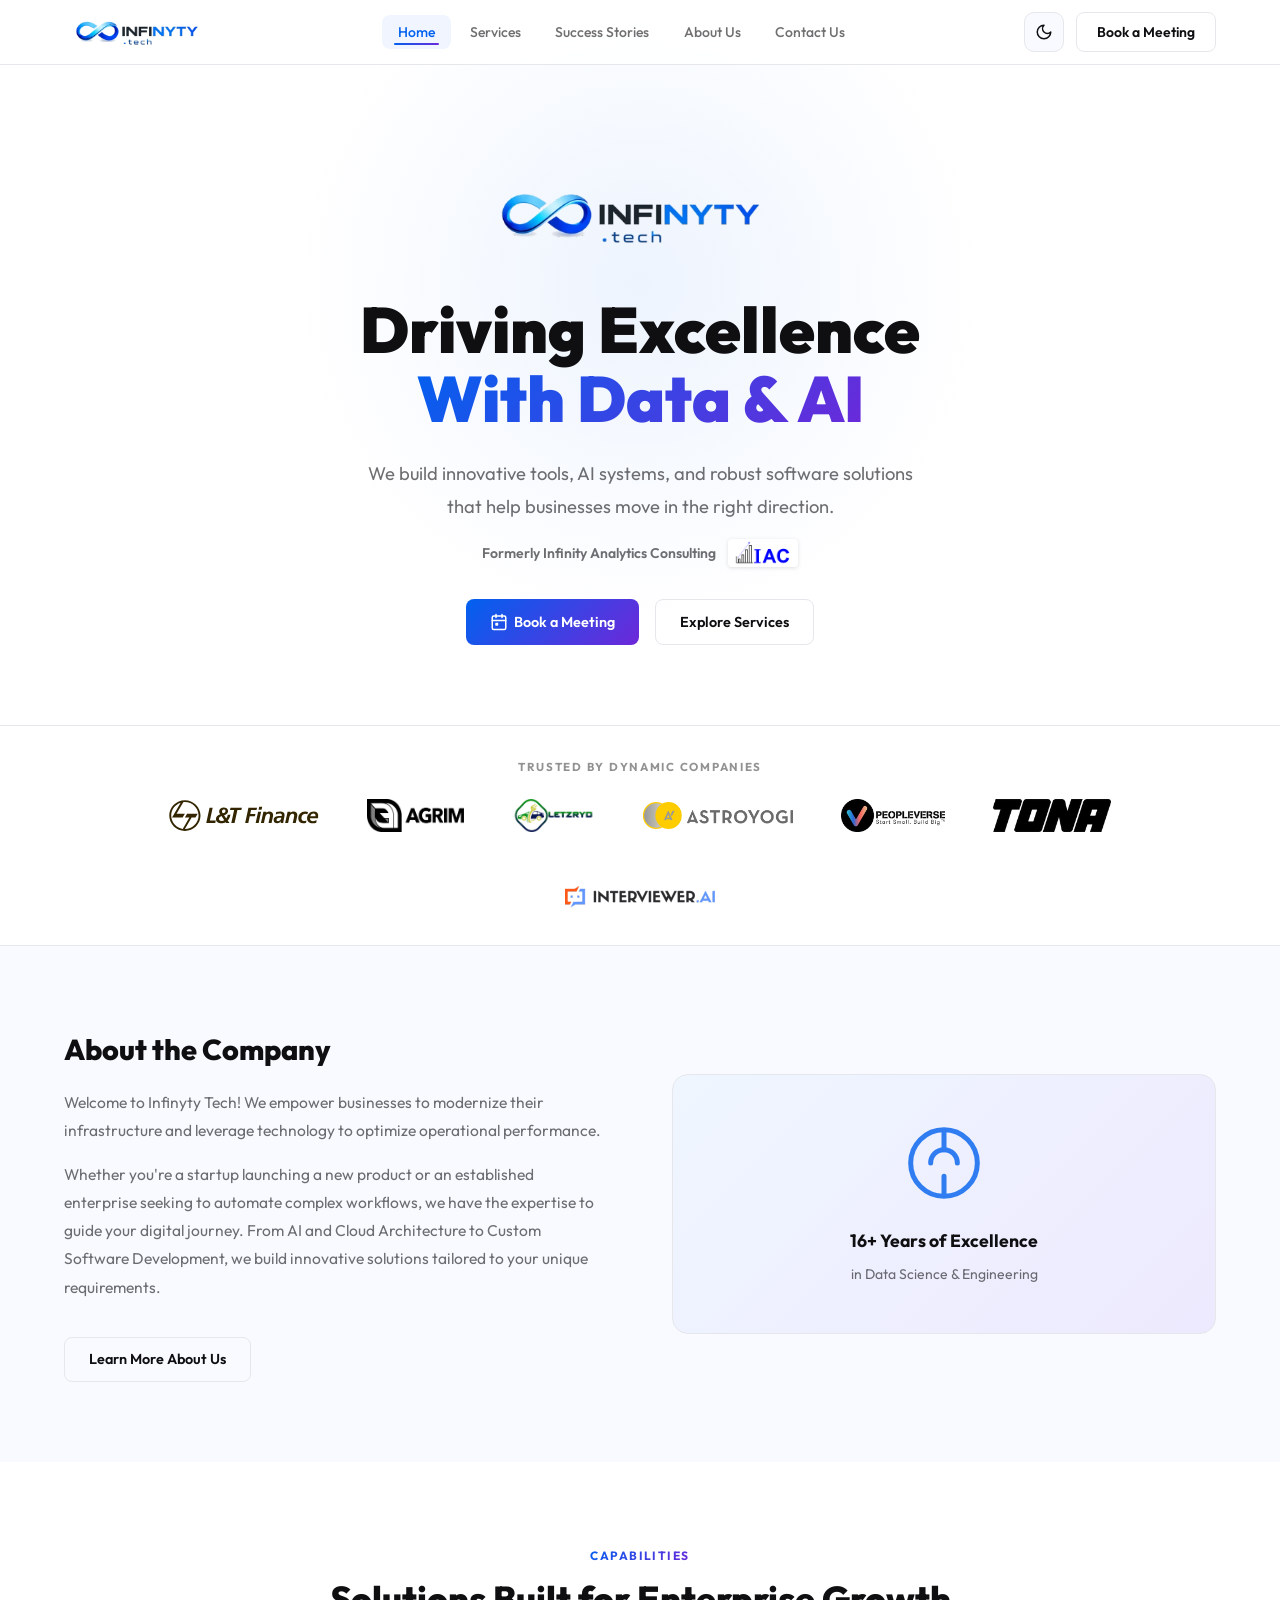
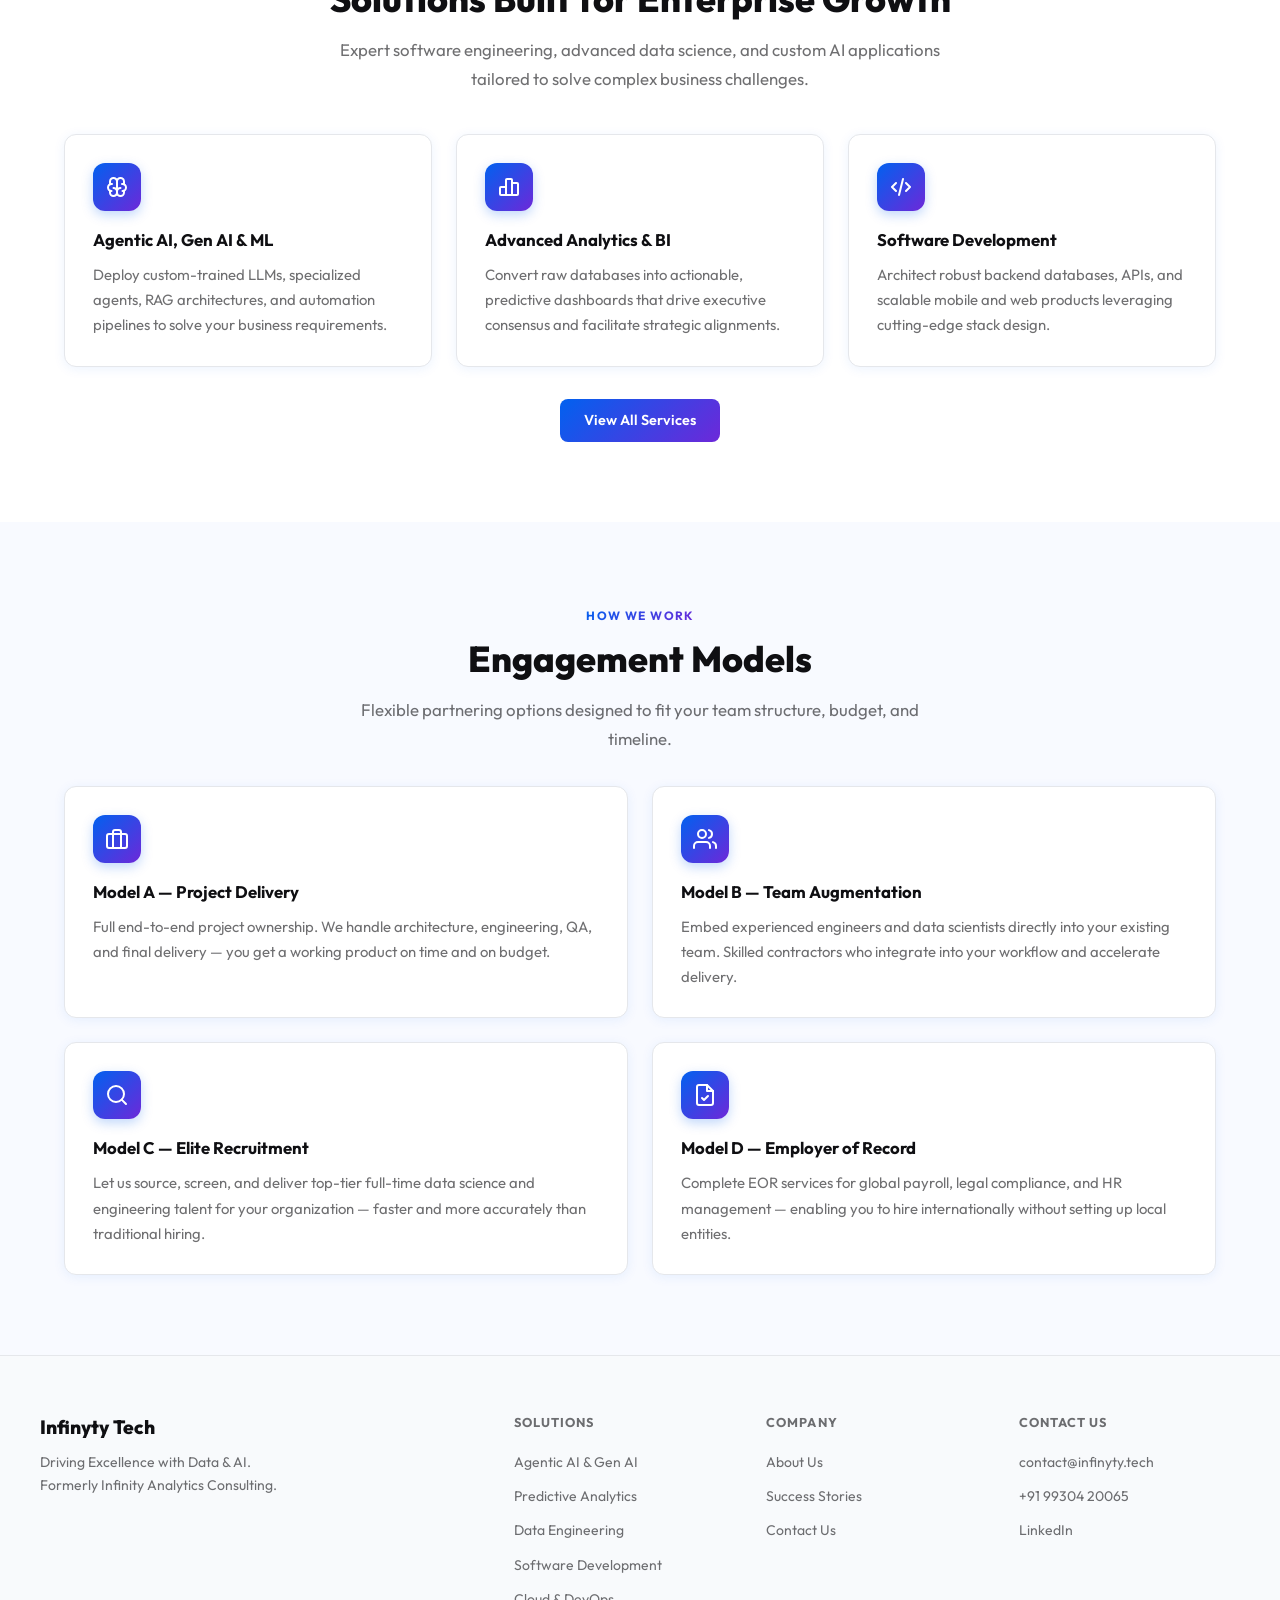
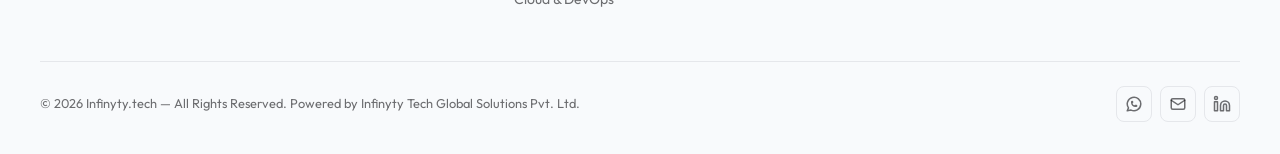
==== commit c36d7e04: "Bump JS version to fix active nav link caching" ====
--- a/index.html
+++ b/index.html
@@ -5,8 +5,8 @@
   <meta name="viewport" content="width=device-width, initial-scale=1.0">
   <title>Infinyty Tech &mdash; AI, Data &amp; Software Solutions</title>
   <meta name="description" content="Infinyty Tech Global Solutions &mdash; Driving Excellence with Data &amp; AI. Formerly Infinity Analytics Consulting.">
-  <link rel="icon" type="image/png" href="assets/favicon.png">
-  <link rel="stylesheet" href="style.css?v=4.0">
+  <link rel="icon" type="image/jpeg" href="assets/favicon.jpg">
+  <link rel="stylesheet" href="style.css?v=5.0">
   <script>
     (function(){
       var t = localStorage.getItem('theme');
@@ -55,7 +55,7 @@
   <div class="hero">
     <img src="assets/logo.png" alt="Infinyty Tech" class="hero-logo">
     <h1>Driving Excellence<br><span class="accent">With Data &amp; AI</span></h1>
-    <p>We build innovative tools, AI systems, and robust software solutions that help businesses move in the right direction. Turn complexity into clarity.</p>
+    <p>We build innovative tools, AI systems, and robust software solutions that help businesses move in the right direction.</p>
     <div class="hero-formerly">
       Formerly Infinity Analytics Consulting
       <img src="assets/iac-logo.png" alt="Infinity Analytics Consulting Logo">
@@ -89,8 +89,8 @@
       <div class="about-grid">
         <div class="about-text">
           <h2>About the Company</h2>
-          <p>Welcome to Infinyty Tech, where data-driven insights power success! We empower businesses to have the right data and insights when they need them to optimize operational performance.</p>
-          <p>Whether you're a startup aiming to make data-driven decisions from the outset or an established enterprise seeking to optimize operations, we have the expertise to guide you on your data journey. We build custom solutions and innovative tools specific to your business requirements.</p>
+          <p>Welcome to Infinyty Tech! We empower businesses to modernize their infrastructure and leverage technology to optimize operational performance.</p>
+          <p>Whether you're a startup launching a new product or an established enterprise seeking to automate complex workflows, we have the expertise to guide your digital journey. From AI and Cloud Architecture to Custom Software Development, we build innovative solutions tailored to your unique requirements.</p>
           <a href="about.html" class="btn-secondary mt-2" style="display:inline-flex;margin-top:1.25rem;">Learn More About Us</a>
         </div>
         <div class="text-center">
@@ -225,7 +225,7 @@
   </div>
 </footer>
 
-<script src="main.js?v=4.0"></script>
+<script src="main.js?v=6.0"></script>
 </body>
 </html>
 
--- a/style.css
+++ b/style.css
@@ -1,4 +1,4 @@
-@import url('https://fonts.googleapis.com/css2?family=Inter:wght@300;400;500;600;700;800;900&display=swap');
+﻿@import url('https://fonts.googleapis.com/css2?family=Outfit:wght@300;400;500;600;700;800&family=Lora:ital,wght@0,400;0,500;1,400&display=swap');
 
 /* ── DESIGN TOKENS ── */
 :root {
@@ -57,11 +57,12 @@
 
 /* ── RESET ── */
 *, *::before, *::after { box-sizing: border-box; margin: 0; padding: 0; }
-html { font-family: 'Inter', sans-serif; font-size: 16px; scroll-behavior: smooth; }
+html { font-family: 'Outfit', sans-serif; font-size: 16px; scroll-behavior: smooth; }
 body { background: var(--bg); color: var(--text); line-height: 1.6; -webkit-font-smoothing: antialiased; overflow-x: hidden; }
 a { color: inherit; text-decoration: none; }
 img { max-width: 100%; display: block; }
-button, input, select, textarea { font-family: inherit; font-size: inherit; line-height: inherit; color: inherit; margin: 0; }
+button, input, select, textarea { font-family: 'Outfit', sans-serif !important; font-size: inherit; line-height: inherit; color: inherit; margin: 0; }
+::placeholder { font-family: 'Outfit', sans-serif !important; }
 button { cursor: pointer; background: none; border: none; padding: 0; appearance: none; -webkit-appearance: none; }
 
 /* ── SCROLLBAR ── */
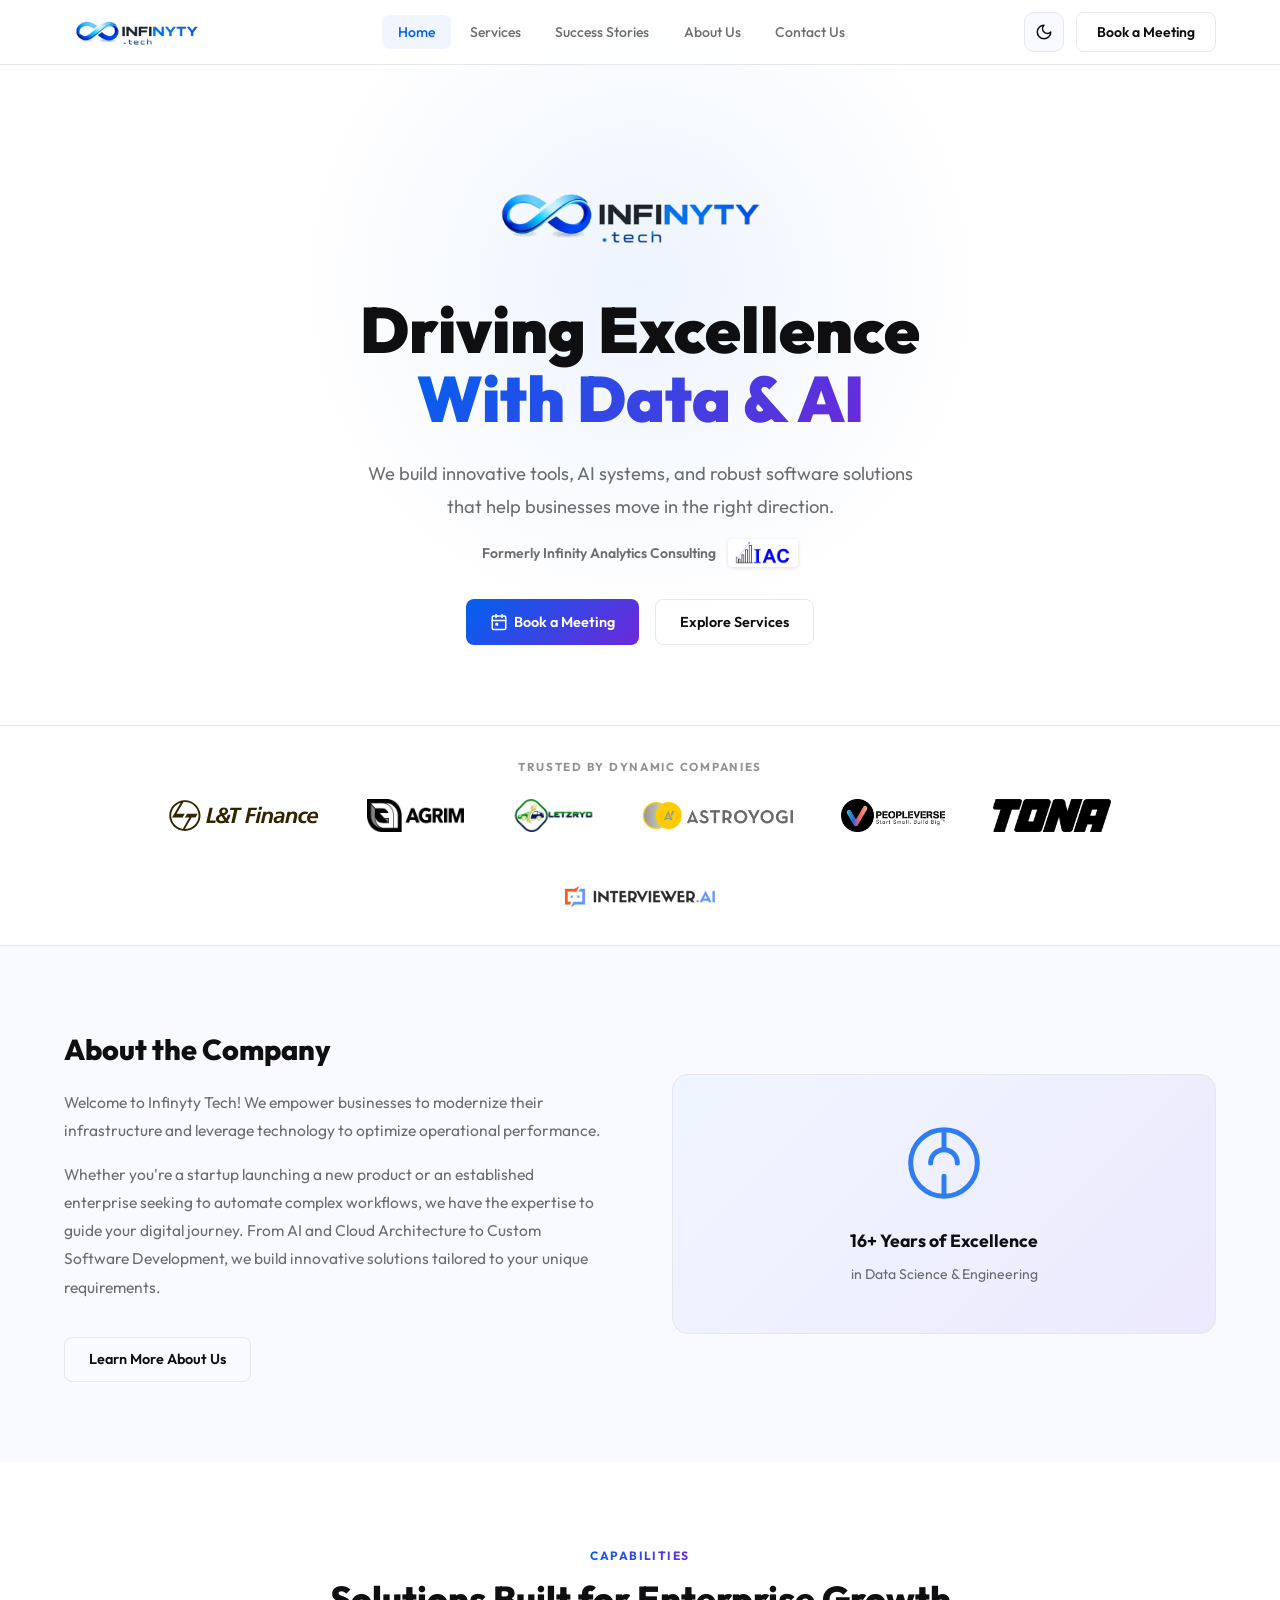
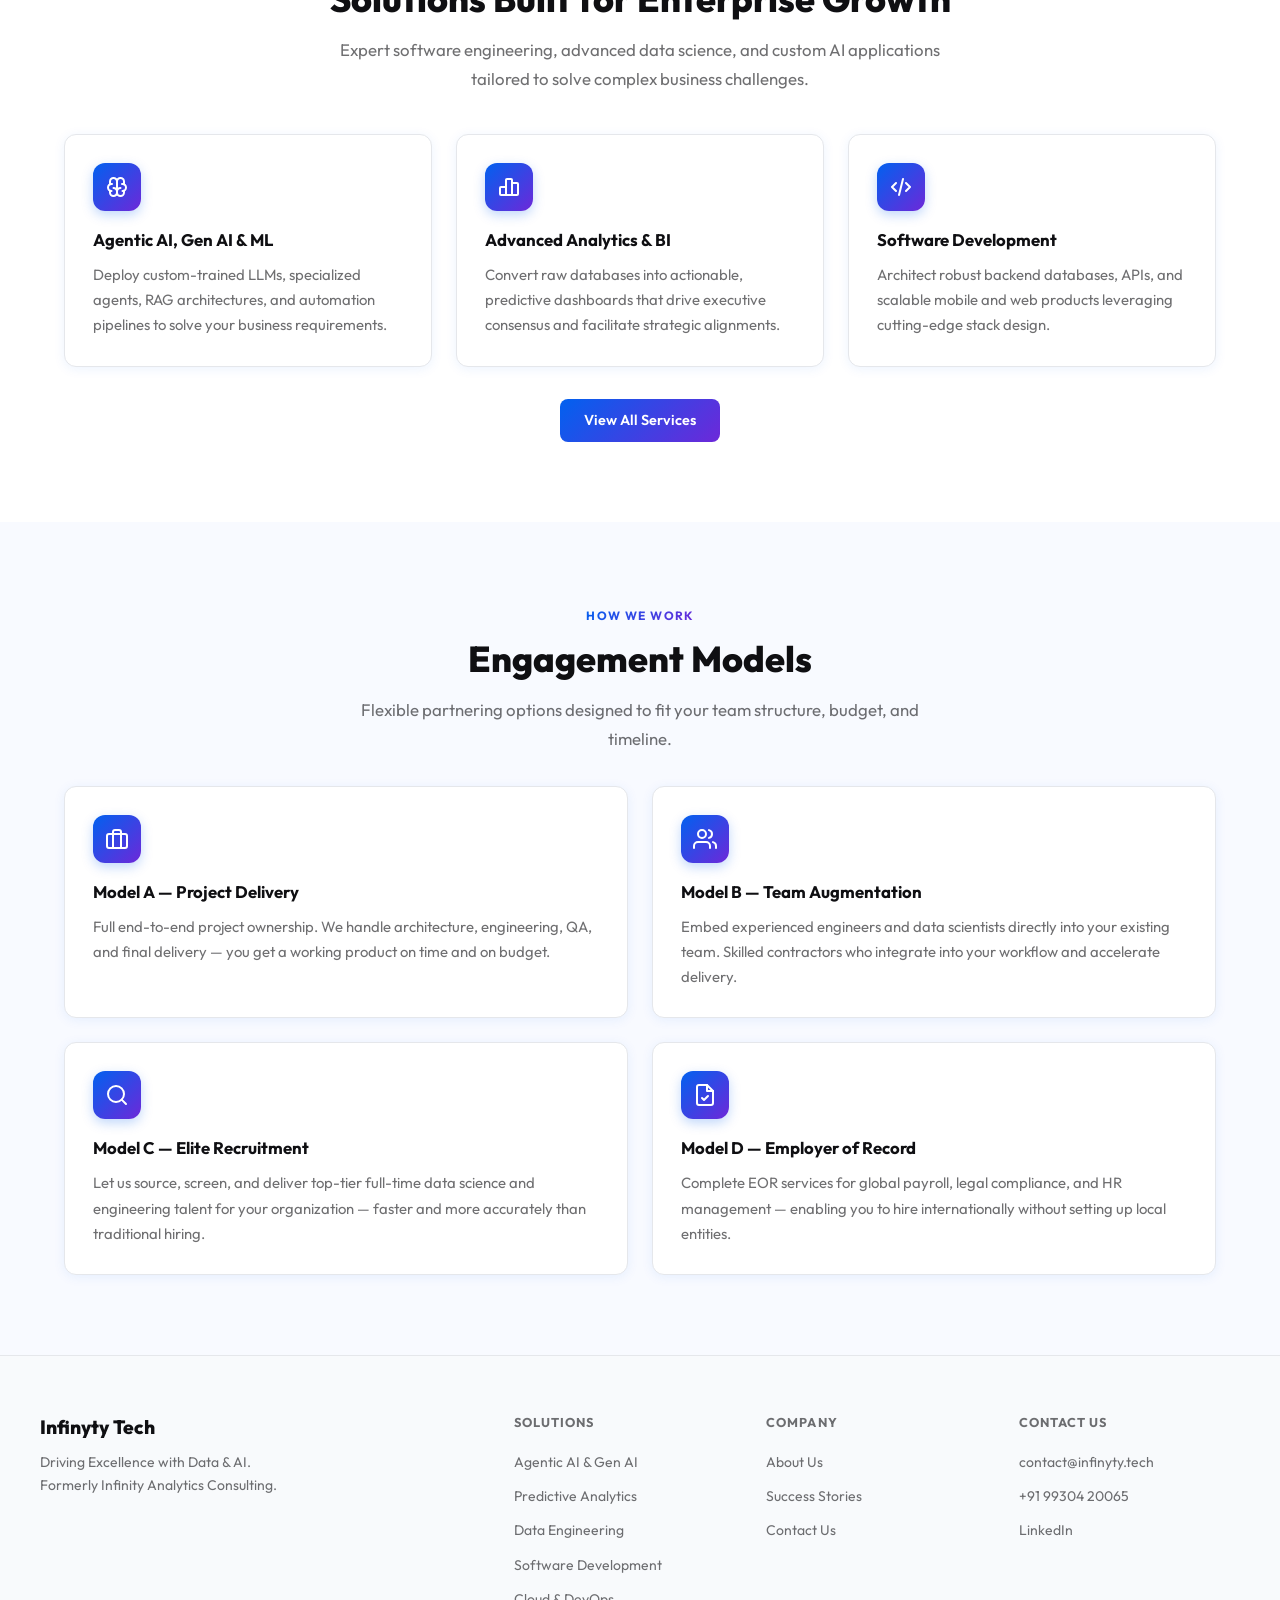
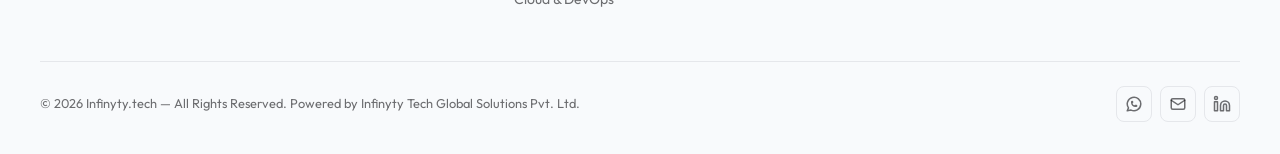
==== commit ef4c08c6: "Bump CSS version to v8.0 to remove nav underline" ====
--- a/index.html
+++ b/index.html
@@ -6,7 +6,7 @@
   <title>Infinyty Tech &mdash; AI, Data &amp; Software Solutions</title>
   <meta name="description" content="Infinyty Tech Global Solutions &mdash; Driving Excellence with Data &amp; AI. Formerly Infinity Analytics Consulting.">
   <link rel="icon" type="image/jpeg" href="assets/favicon.jpg">
-  <link rel="stylesheet" href="style.css?v=5.0">
+  <link rel="stylesheet" href="style.css?v=8.0">
   <script>
     (function(){
       var t = localStorage.getItem('theme');
@@ -225,7 +225,7 @@
   </div>
 </footer>
 
-<script src="main.js?v=6.0"></script>
+<script src="main.js?v=7.0"></script>
 </body>
 </html>
 
--- a/style.css
+++ b/style.css
@@ -106,13 +106,9 @@
   color: var(--text-muted); transition: color .2s, background .2s;
   position: relative;
 }
-.nav-links a::after {
-  content: ''; position: absolute; bottom: 4px; left: 50%; right: 50%;
-  height: 2px; background: var(--gradient-primary); border-radius: 2px;
-  transition: left .25s ease, right .25s ease;
-}
+
 .nav-links a:hover, .nav-links a.active { color: var(--primary); background: var(--nav-hover-bg); }
-.nav-links a.active::after { left: 12px; right: 12px; }
+
 .nav-actions { display: flex; align-items: center; gap: .75rem; }
 
 /* Hamburger */
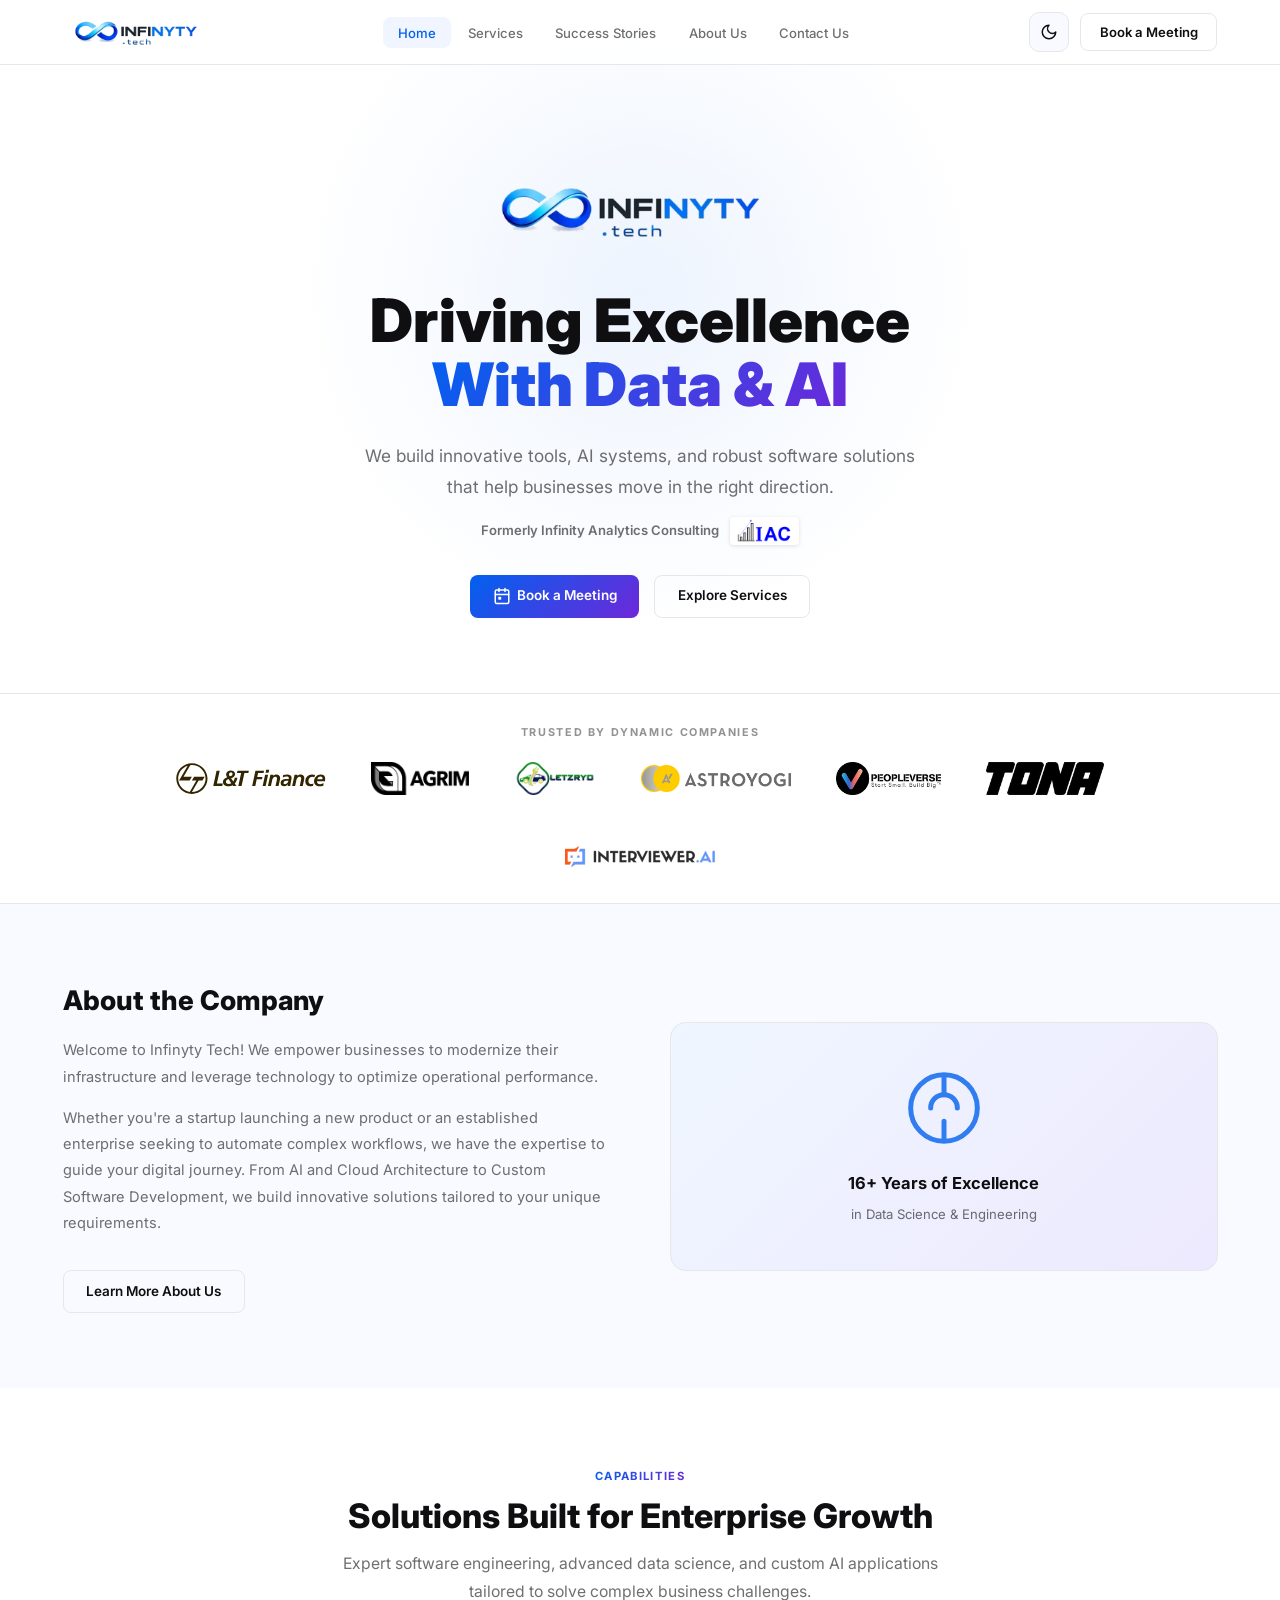
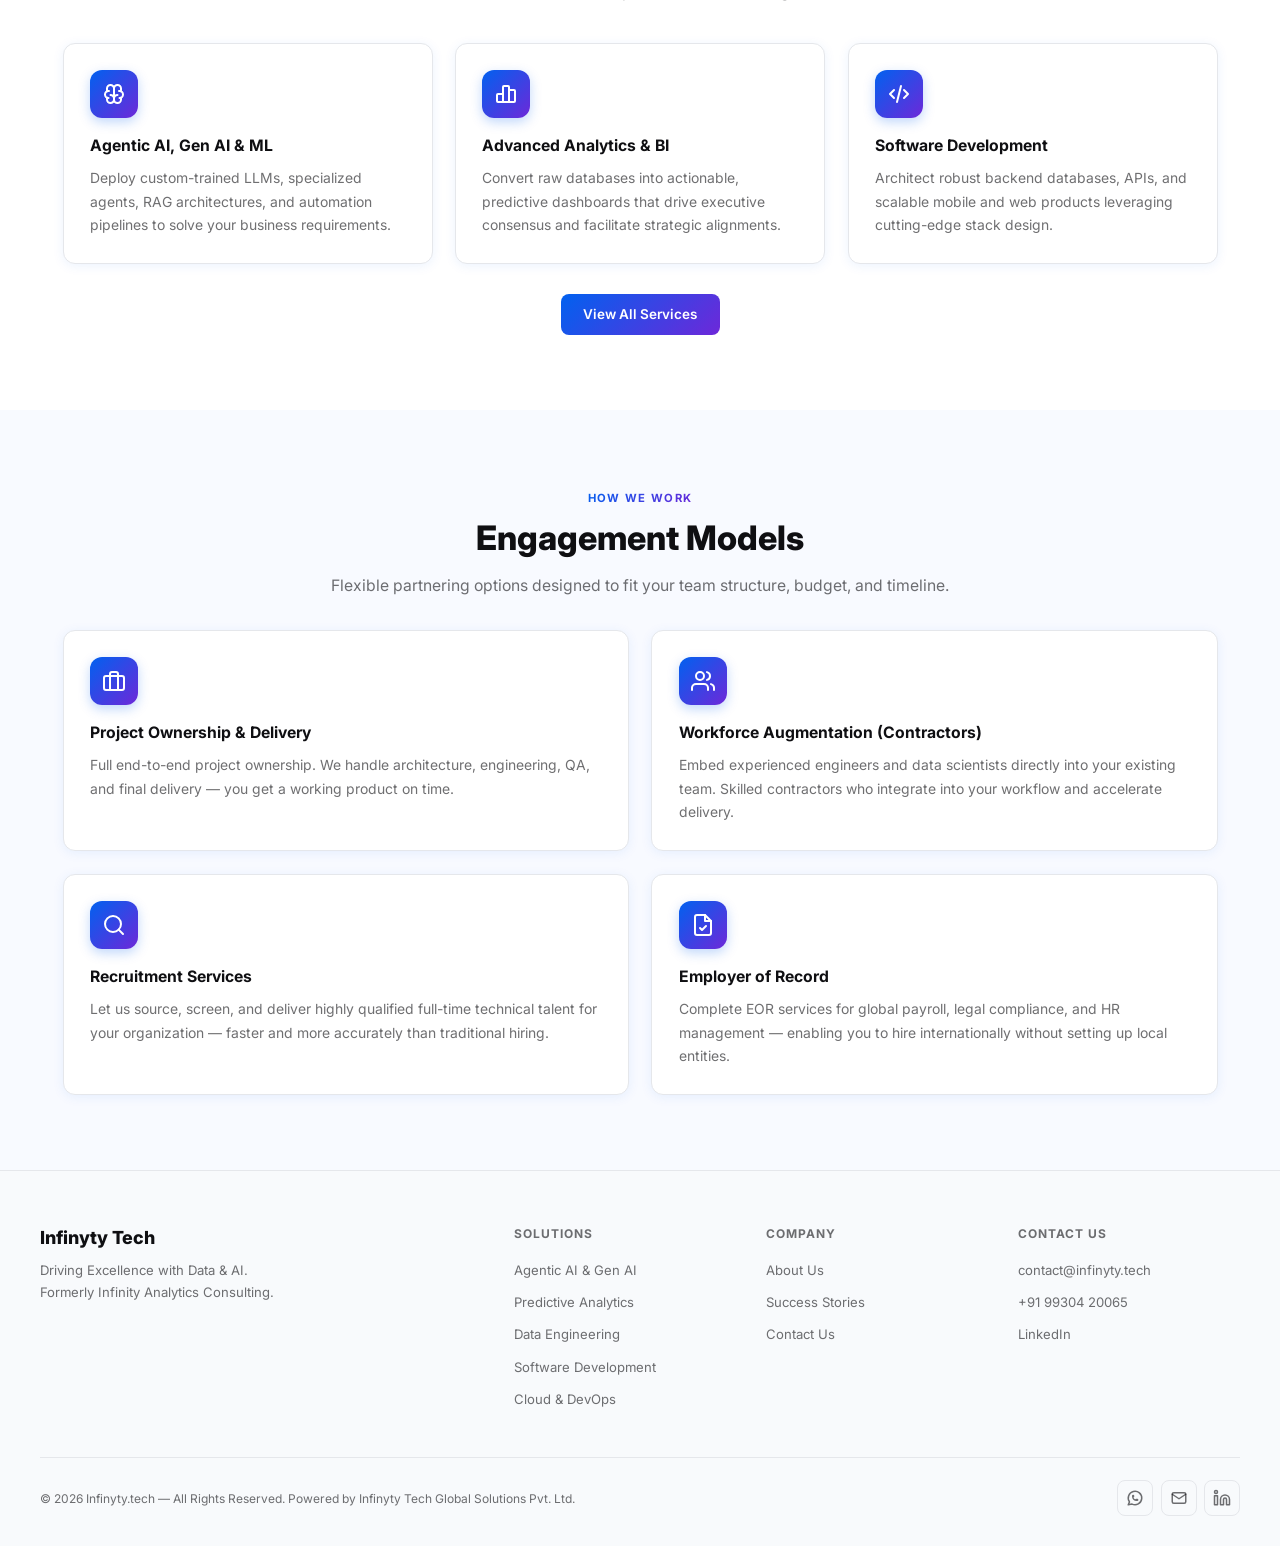
==== commit 1fe47991: "Decrease base font size from 16px to 15px to slightly scale down all text" ====
--- a/index.html
+++ b/index.html
@@ -6,7 +6,7 @@
   <title>Infinyty Tech &mdash; AI, Data &amp; Software Solutions</title>
   <meta name="description" content="Infinyty Tech Global Solutions &mdash; Driving Excellence with Data &amp; AI. Formerly Infinity Analytics Consulting.">
   <link rel="icon" type="image/jpeg" href="assets/favicon.jpg">
-  <link rel="stylesheet" href="style.css?v=8.0">
+  <link rel="stylesheet" href="style.css?v=11.0">
   <script>
     (function(){
       var t = localStorage.getItem('theme');
@@ -150,22 +150,22 @@
       <div class="grid-2" style="margin-top:2rem;">
         <div class="card">
           <div class="card-icon"><svg xmlns="http://www.w3.org/2000/svg" viewBox="0 0 24 24" stroke-width="2" stroke-linecap="round" stroke-linejoin="round"><rect x="2" y="7" width="20" height="14" rx="2"/><path d="M16 21V5a2 2 0 0 0-2-2h-4a2 2 0 0 0-2 2v16"/></svg></div>
-          <h3>Model A &mdash; Project Delivery</h3>
-          <p>Full end-to-end project ownership. We handle architecture, engineering, QA, and final delivery &mdash; you get a working product on time and on budget.</p>
+          <h3>Project Ownership &amp; Delivery</h3>
+          <p>Full end-to-end project ownership. We handle architecture, engineering, QA, and final delivery &mdash; you get a working product on time.</p>
         </div>
         <div class="card">
           <div class="card-icon"><svg xmlns="http://www.w3.org/2000/svg" viewBox="0 0 24 24" stroke-width="2" stroke-linecap="round" stroke-linejoin="round"><path d="M17 21v-2a4 4 0 0 0-4-4H5a4 4 0 0 0-4 4v2"/><circle cx="9" cy="7" r="4"/><path d="M23 21v-2a4 4 0 0 0-3-3.87"/><path d="M16 3.13a4 4 0 0 1 0 7.75"/></svg></div>
-          <h3>Model B &mdash; Team Augmentation</h3>
+          <h3>Workforce Augmentation (Contractors)</h3>
           <p>Embed experienced engineers and data scientists directly into your existing team. Skilled contractors who integrate into your workflow and accelerate delivery.</p>
         </div>
         <div class="card">
           <div class="card-icon"><svg xmlns="http://www.w3.org/2000/svg" viewBox="0 0 24 24" stroke-width="2" stroke-linecap="round" stroke-linejoin="round"><circle cx="11" cy="11" r="8"/><line x1="21" y1="21" x2="16.65" y2="16.65"/></svg></div>
-          <h3>Model C &mdash; Elite Recruitment</h3>
-          <p>Let us source, screen, and deliver top-tier full-time data science and engineering talent for your organization &mdash; faster and more accurately than traditional hiring.</p>
+          <h3>Recruitment Services</h3>
+          <p>Let us source, screen, and deliver highly qualified full-time technical talent for your organization &mdash; faster and more accurately than traditional hiring.</p>
         </div>
         <div class="card">
           <div class="card-icon"><svg xmlns="http://www.w3.org/2000/svg" viewBox="0 0 24 24" stroke-width="2" stroke-linecap="round" stroke-linejoin="round"><path d="M14 2H6a2 2 0 0 0-2 2v16a2 2 0 0 0 2 2h12a2 2 0 0 0 2-2V8z"/><polyline points="14 2 14 8 20 8"/><path d="M9 15l2 2 4-4"/></svg></div>
-          <h3>Model D &mdash; Employer of Record</h3>
+          <h3>Employer of Record</h3>
           <p>Complete EOR services for global payroll, legal compliance, and HR management &mdash; enabling you to hire internationally without setting up local entities.</p>
         </div>
       </div>
--- a/style.css
+++ b/style.css
@@ -1,4 +1,4 @@
-﻿@import url('https://fonts.googleapis.com/css2?family=Outfit:wght@300;400;500;600;700;800&family=Lora:ital,wght@0,400;0,500;1,400&display=swap');
+﻿@import url('https://fonts.googleapis.com/css2?family=Inter:wght@300;400;500;600;700;800;900&display=swap');
 
 /* ── DESIGN TOKENS ── */
 :root {
@@ -57,12 +57,12 @@
 
 /* ── RESET ── */
 *, *::before, *::after { box-sizing: border-box; margin: 0; padding: 0; }
-html { font-family: 'Outfit', sans-serif; font-size: 16px; scroll-behavior: smooth; }
+html { font-family: 'Inter', sans-serif; font-size: 15px; scroll-behavior: smooth; }
 body { background: var(--bg); color: var(--text); line-height: 1.6; -webkit-font-smoothing: antialiased; overflow-x: hidden; }
 a { color: inherit; text-decoration: none; }
 img { max-width: 100%; display: block; }
-button, input, select, textarea { font-family: 'Outfit', sans-serif !important; font-size: inherit; line-height: inherit; color: inherit; margin: 0; }
-::placeholder { font-family: 'Outfit', sans-serif !important; }
+button, input, select, textarea { font-family: 'Inter', sans-serif !important; font-size: inherit; line-height: inherit; color: inherit; margin: 0; }
+::placeholder { font-family: 'Inter', sans-serif !important; }
 button { cursor: pointer; background: none; border: none; padding: 0; appearance: none; -webkit-appearance: none; }
 
 /* ── SCROLLBAR ── */
